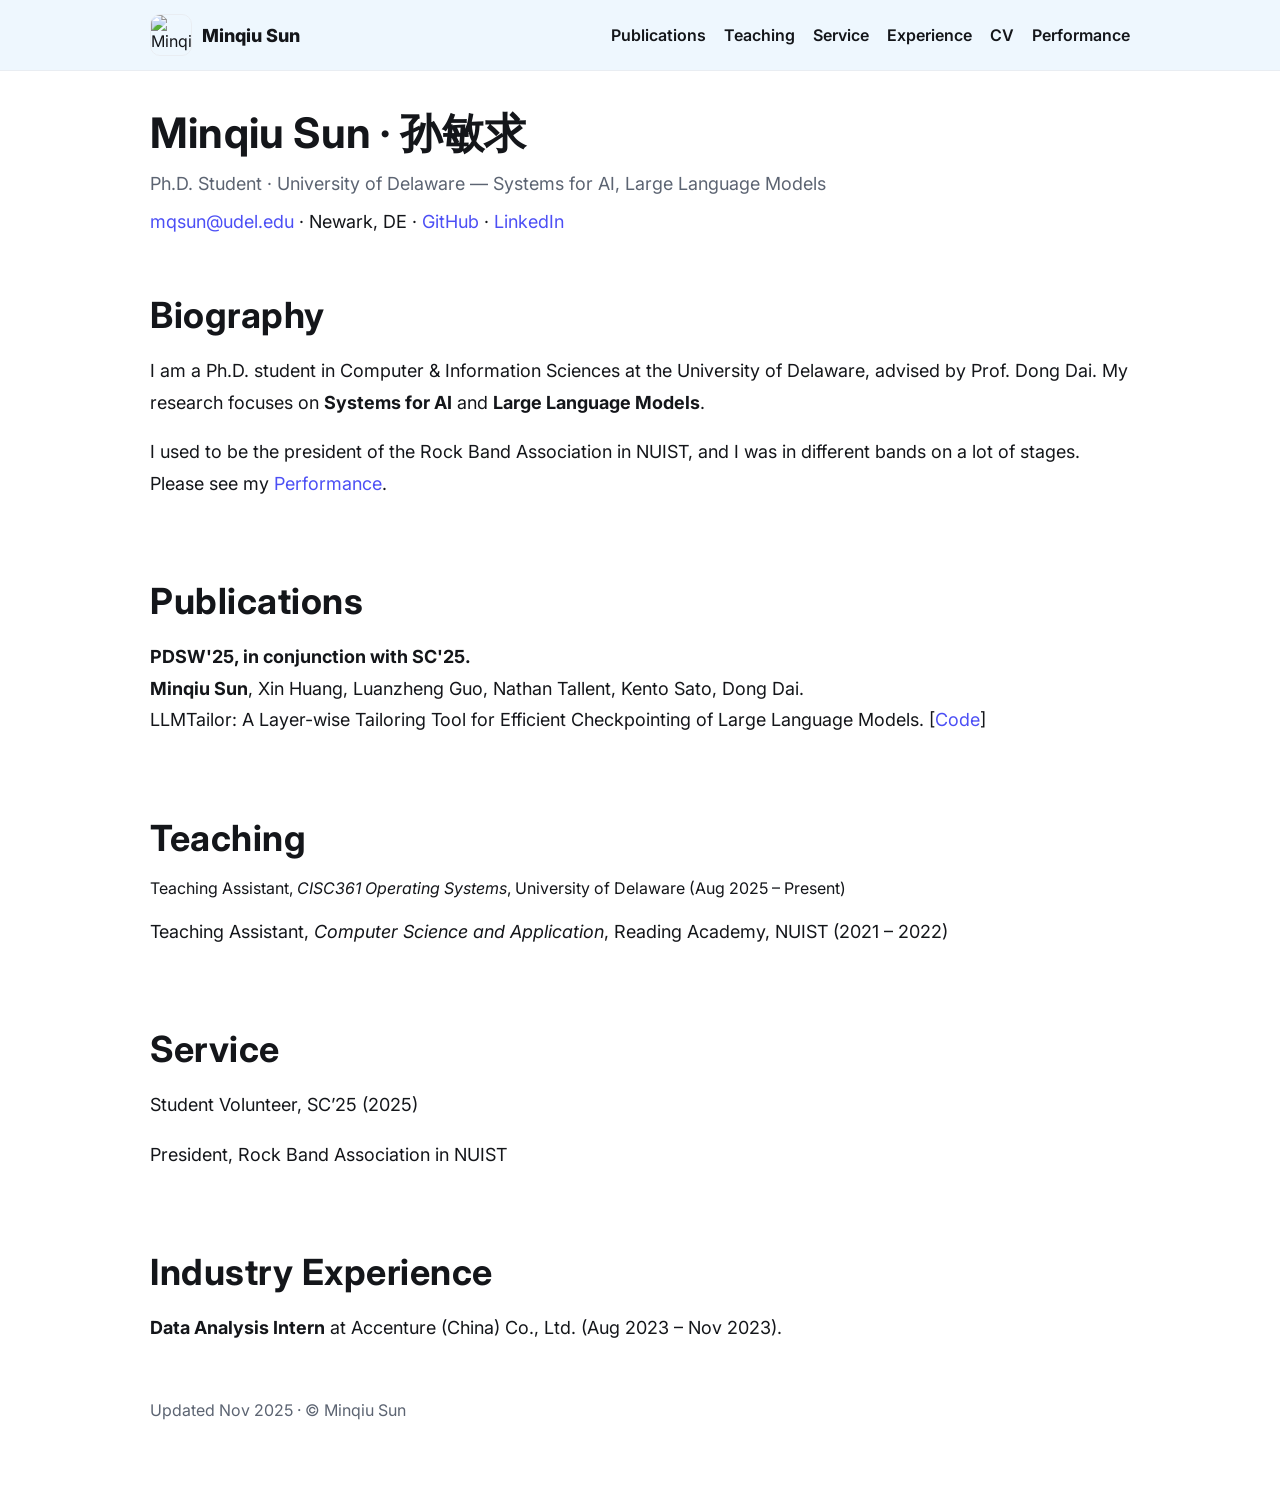
==== index.html @ 4ce78e05 "V2.5" ====
<!DOCTYPE html>
<html lang="en">
<head>
  <meta charset="utf-8" />
  <meta name="viewport" content="width=device-width, initial-scale=1" />
  <title>Minqiu Sun | Systems for AI</title>
  <meta name="description" content="Minqiu Sun — Ph.D. student at University of Delaware. Research: Systems for AI, LLM checkpointing, HPC." />
  <link rel="icon" type="image/png" href="https://github.com/SunMinqiu.png" />
  <meta property="og:title" content="Minqiu Sun" />
  <meta property="og:description" content="Ph.D. Student · University of Delaware — Systems for AI, Large Language Models" />
  <meta property="og:image" content="https://github.com/SunMinqiu.png" />
  <meta property="og:type" content="website" />
  <link rel="preconnect" href="https://fonts.gstatic.com" crossorigin>
  <link href="https://fonts.googleapis.com/css2?family=Inter:wght@300;400;600;800&display=swap" rel="stylesheet">
  <style>
    :root{ --text:#14161a; --muted:#5c6472; --accent:#4c4ff5; --bg:#ffffff; --line:#e9edf2; --bar-h:70px; --topbar-bg:rgba(227, 242, 253, 0.6); }
    @media (prefers-color-scheme: dark){ :root{ --text:#eef0f3; --muted:#a7adba; --accent:#8aa2ff; --bg:#0c0d11; --line:#1c1f28; --topbar-bg:rgba(30, 58, 95, 0.5); } }
    html,body{margin:0; padding:0; background:var(--bg); color:var(--text); font-family:Inter,system-ui,-apple-system,Segoe UI,Roboto,Ubuntu,"Helvetica Neue",Arial,sans-serif;}
    .container{max-width:980px; margin:0 auto; padding:calc(var(--bar-h) + 36px) 24px 80px;}
    h1{font-size:42px; letter-spacing:.2px; margin:0 0 6px;}
    .subtitle{color:var(--muted); font-size:18px; margin:0 0 6px;}
    .email{margin:2px 0 24px;}
    a{color:var(--accent); text-decoration:none}
    a:hover{text-decoration:underline}
    h2{font-size:36px; margin:56px 0 18px; letter-spacing:.5px;}
    section + section h2{margin-top:80px}
    p{line-height:1.75; font-size:18px; margin:0 0 18px;}
    ul{margin:0 0 18px 22px; font-size:18px;}
    li{margin:6px 0}
    /* simple top nav */
    .topbar{position:fixed;top:0;left:0;right:0;height:var(--bar-h);display:flex;align-items:center;border-bottom:1px solid var(--line);backdrop-filter:saturate(120%) blur(8px);background:var(--topbar-bg); z-index:9999}
    .navwrap{max-width:980px;margin:0 auto;width:100%;padding:0 16px;display:flex;align-items:center;justify-content:space-between;gap:16px}
    .brand{display:flex;align-items:center;gap:10px}
    .brand img{width:40px;height:40px;border-radius:10px;border:1px solid var(--line)}
    .brand span{font-weight:800;font-size:18px}
    .links{display:flex;gap:18px;flex-wrap:wrap}
    .links a{color:var(--text);font-weight:600}
    @media (max-width:800px){ h1{font-size:34px} h2{font-size:28px} .links{gap:12px;font-size:14px;overflow-x:auto;scrollbar-width:none} .links::-webkit-scrollbar{display:none} :root{--bar-h:64px} }
    section{scroll-margin-top:calc(var(--bar-h) + 12px); margin-bottom:48px}
    section:last-of-type{margin-bottom:0}
  </style>
</head>
<body>
  <div class="topbar">
    <div class="navwrap">
      <div class="brand">
        <img src="https://github.com/SunMinqiu.png" alt="Minqiu Sun"/>
        <span>Minqiu Sun</span>
      </div>
      <nav class="links">
        <a href="#publications">Publications</a>
        <!-- <a href="#awards">Awards</a> -->
        <a href="#teaching">Teaching</a>
        <a href="#service">Service</a>
        <a href="#experience">Experience</a>
        <a href="/cv/MinqiuSun_CV.pdf" target="_blank" rel="noopener">CV</a>
              <a href="/performance.html">Performance</a>
      </nav>
    </div>
  </div>
  <main class="container">
    <header>
      <h1>Minqiu Sun · 孙敏求</h1>
      <p class="subtitle">Ph.D. Student · University of Delaware — Systems for AI, Large Language Models</p>
      <p class="email"><a href="mailto:mqsun@udel.edu">mqsun@udel.edu</a> · Newark, DE · <a href="https://github.com/SunMinqiu" target="_blank" rel="noopener">GitHub</a> · <a href="https://www.linkedin.com/in/minqiu-sun-056304318" target="_blank" rel="noopener">LinkedIn</a></p>
    </header>

    <section id="about">
      <h2>Biography</h2>
      <p>
        I am a Ph.D. student in Computer & Information Sciences at the University of Delaware, advised by Prof. Dong Dai. My research focuses on <b>Systems for AI</b> and <b>Large Language Models</b>.
      </p>
      <p>
        I used to be the president of the Rock Band Association in NUIST, and I was in different bands on a lot of stages. Please see my <a href="/performance.html">Performance</a>.
      </p>
    </section>


    <section id="publications">
      <h2>Publications</h2>
      <p><b>PDSW'25, in conjunction with SC'25.</b> <br/>
      <b>Minqiu Sun</b>, Xin Huang, Luanzheng Guo, Nathan Tallent, Kento Sato, Dong Dai. <br/>
      LLMTailor: A Layer-wise Tailoring Tool for Efficient Checkpointing of Large Language Models. [<a href="https://github.com/SunMinqiu/LLMTailor" target="_blank" rel="noopener">Code</a>]</p>

    </section>

    <!-- <section id="awards">
      <h2>Awards</h2>
      <ul>
        <li><b>TCPP/TCHPC HPCSC 25–26 Travel Award</b> (2025–2026)</li>
        <li><b>Meritorious Winner, Mathematical Contest in Modeling (MCM)</b> (2023) — Team leader; LSTM to forecast daily Wordle player counts; XGBoost to evaluate difficulty.</li>
        <li><b>First Prize Scholarship</b>, NUIST (2021–2024); <b>Merit Student</b>, NUIST (2020–2024)</li>
      </ul>
    </section> -->

    <section id="teaching">
      <h2>Teaching</h2>
      <p></p>Teaching Assistant, <i>CISC361 Operating Systems</i>, University of Delaware (Aug 2025 – Present)</p>
      <p>Teaching Assistant, <i>Computer Science and Application</i>, Reading Academy, NUIST (2021 – 2022)</p>
    </section>

    <section id="service">
      <h2>Service</h2>
      <p>Student Volunteer, SC’25 (2025)</p>
      <p>President, Rock Band Association in NUIST </p>
    </section>

    <section id="experience">
      <h2>Industry Experience</h2>
      <p><b>Data Analysis Intern</b> at Accenture (China) Co., Ltd. (Aug 2023 – Nov 2023).</p>
    </section>

    <footer style="margin-top:56px;color:var(--muted)">Updated Nov 2025 · © Minqiu Sun</footer>
  </main>
</body>
</html>
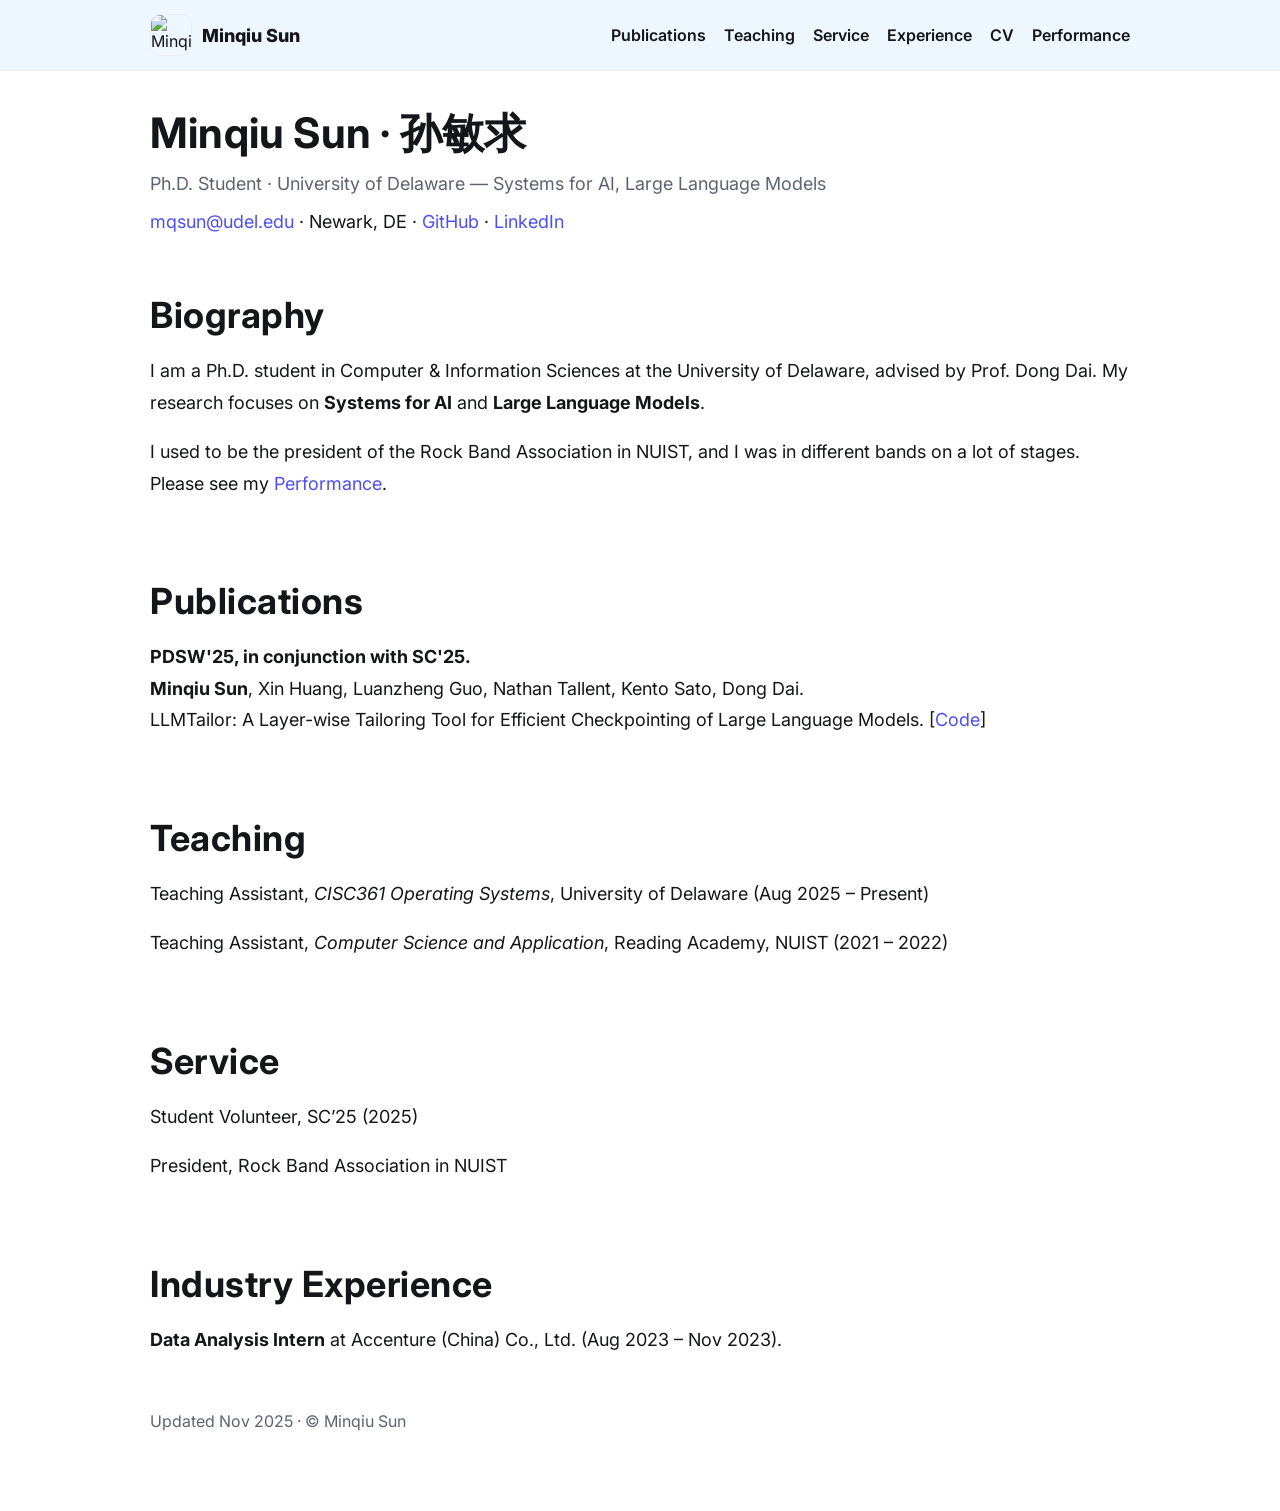
==== commit e4cfece5: "V2.5" ====
--- a/index.html
+++ b/index.html
@@ -95,7 +95,7 @@
 
     <section id="teaching">
       <h2>Teaching</h2>
-      <p></p>Teaching Assistant, <i>CISC361 Operating Systems</i>, University of Delaware (Aug 2025 – Present)</p>
+      <p>Teaching Assistant, <i>CISC361 Operating Systems</i>, University of Delaware (Aug 2025 – Present)</p>
       <p>Teaching Assistant, <i>Computer Science and Application</i>, Reading Academy, NUIST (2021 – 2022)</p>
     </section>
 
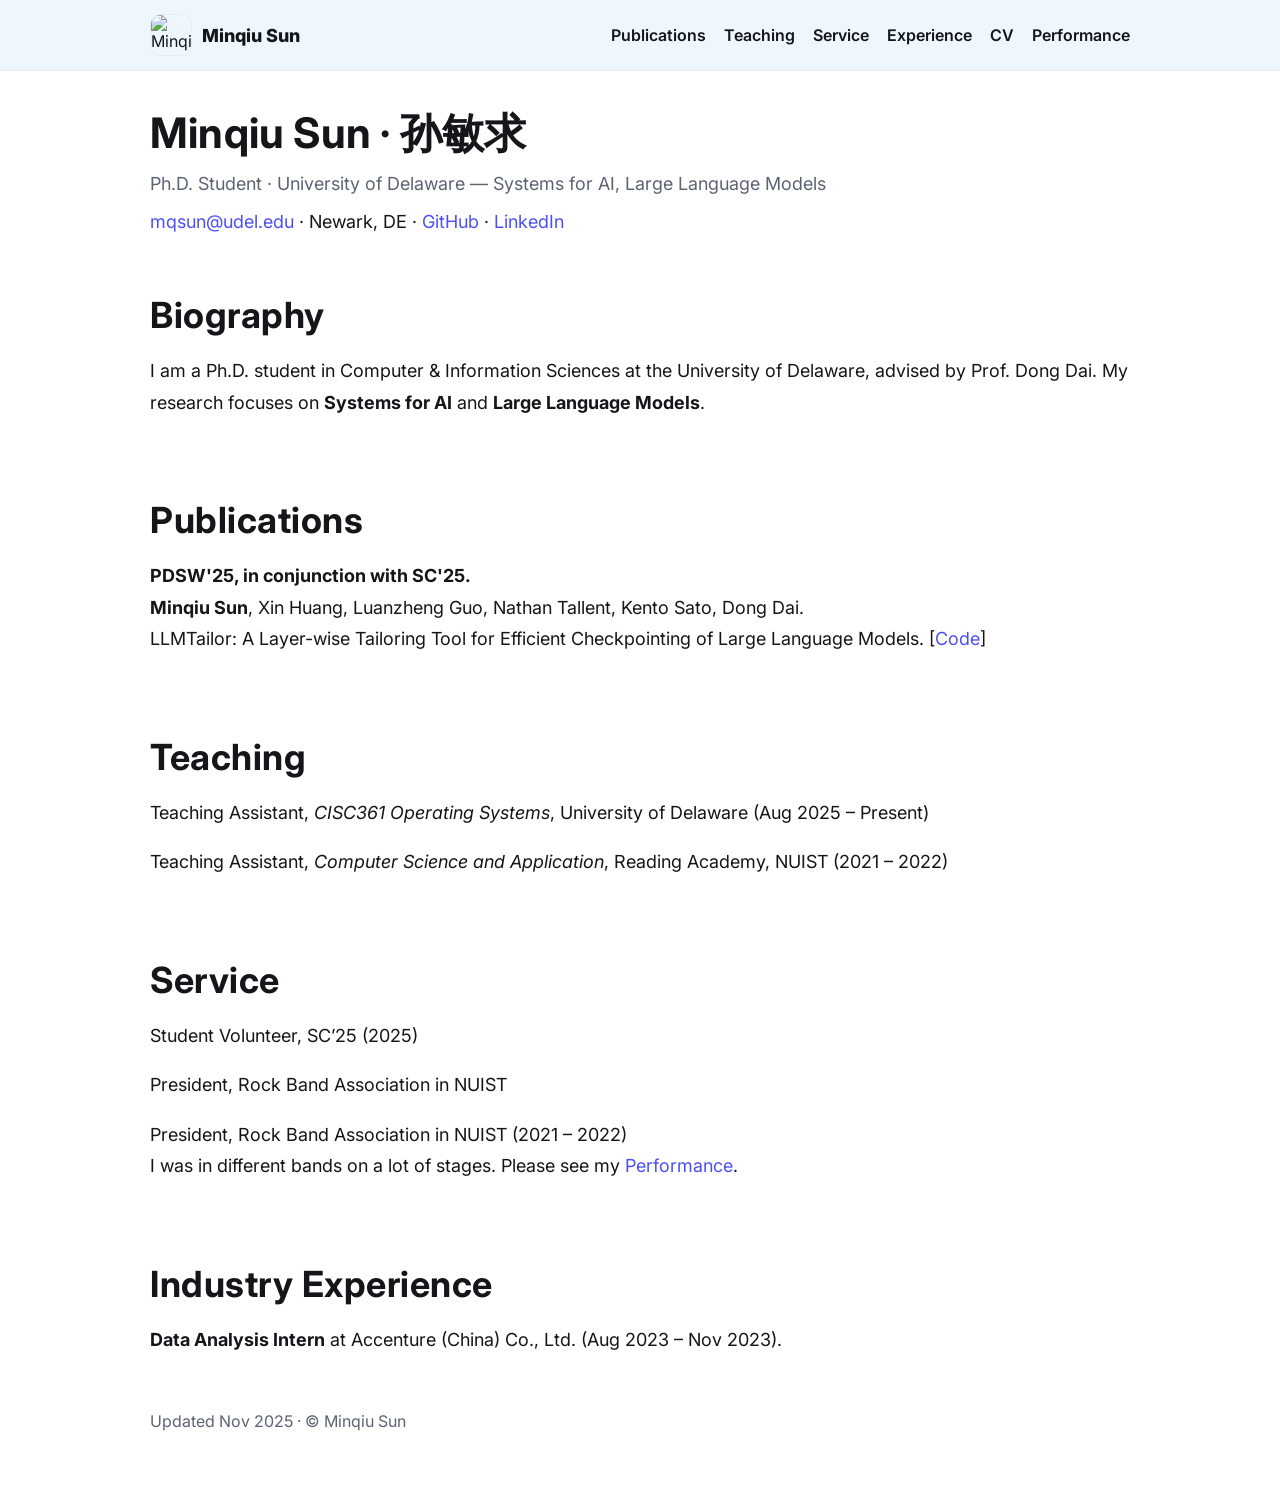
==== commit 4f68f778: "V2.6" ====
--- a/index.html
+++ b/index.html
@@ -53,7 +53,7 @@
         <a href="#teaching">Teaching</a>
         <a href="#service">Service</a>
         <a href="#experience">Experience</a>
-        <a href="/cv/MinqiuSun_CV.pdf" target="_blank" rel="noopener">CV</a>
+        <a href="/assets/MinqiuSun_CV.pdf" target="_blank" rel="noopener">CV</a>
               <a href="/performance.html">Performance</a>
       </nav>
     </div>
@@ -69,9 +69,6 @@
       <h2>Biography</h2>
       <p>
         I am a Ph.D. student in Computer & Information Sciences at the University of Delaware, advised by Prof. Dong Dai. My research focuses on <b>Systems for AI</b> and <b>Large Language Models</b>.
-      </p>
-      <p>
-        I used to be the president of the Rock Band Association in NUIST, and I was in different bands on a lot of stages. Please see my <a href="/performance.html">Performance</a>.
       </p>
     </section>
 
@@ -103,6 +100,10 @@
       <h2>Service</h2>
       <p>Student Volunteer, SC’25 (2025)</p>
       <p>President, Rock Band Association in NUIST </p>
+      <p>
+        President, Rock Band Association in NUIST (2021 – 2022) <br/>
+        I was in different bands on a lot of stages. Please see my <a href="/performance.html">Performance</a>.
+      </p>
     </section>
 
     <section id="experience">
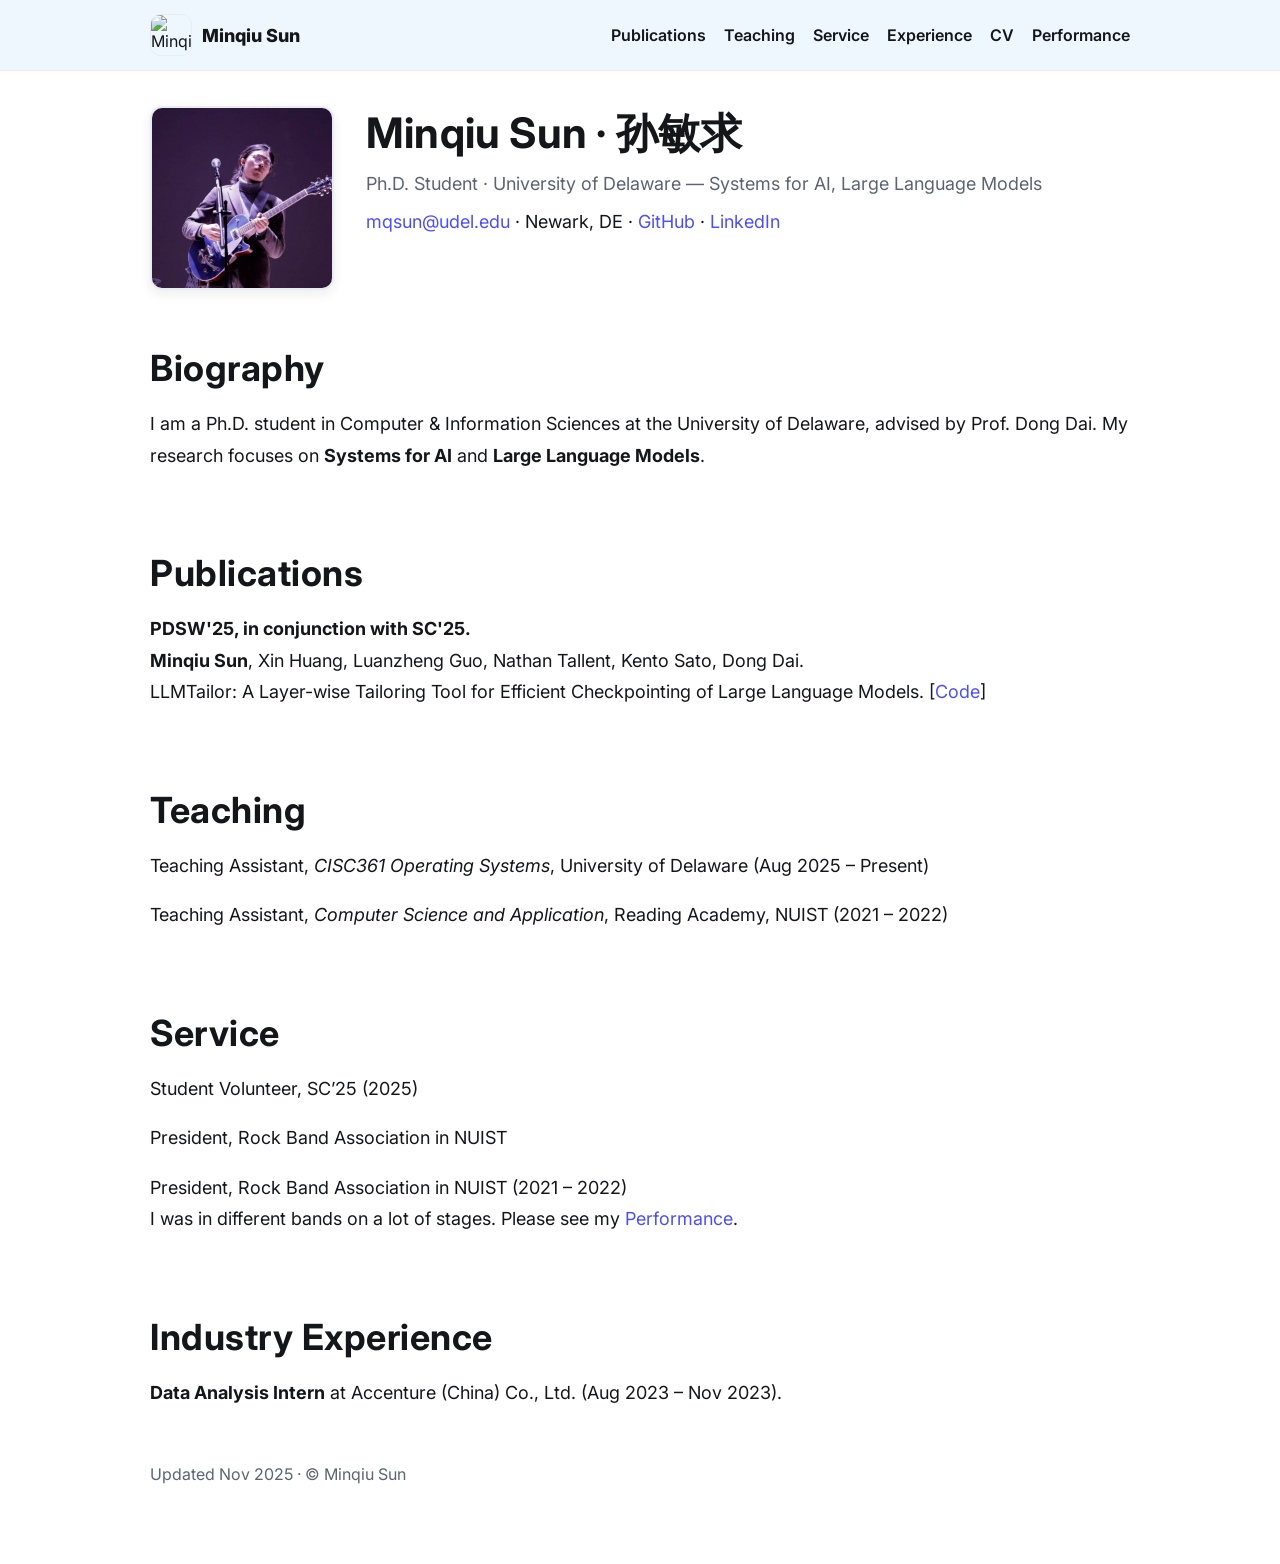
==== commit dc4c8c20: "V2.7" ====
--- a/index.html
+++ b/index.html
@@ -17,11 +17,15 @@
     @media (prefers-color-scheme: dark){ :root{ --text:#eef0f3; --muted:#a7adba; --accent:#8aa2ff; --bg:#0c0d11; --line:#1c1f28; --topbar-bg:rgba(30, 58, 95, 0.5); } }
     html,body{margin:0; padding:0; background:var(--bg); color:var(--text); font-family:Inter,system-ui,-apple-system,Segoe UI,Roboto,Ubuntu,"Helvetica Neue",Arial,sans-serif;}
     .container{max-width:980px; margin:0 auto; padding:calc(var(--bar-h) + 36px) 24px 80px;}
+    header{display:flex; gap:32px; align-items:flex-start; margin-bottom:24px}
+    .header-photo{flex-shrink:0; width:180px; height:180px; border-radius:12px; object-fit:cover; border:2px solid var(--line); box-shadow:0 4px 12px color-mix(in srgb, var(--text) 8%, transparent)}
+    .header-content{flex:1}
     h1{font-size:42px; letter-spacing:.2px; margin:0 0 6px;}
     .subtitle{color:var(--muted); font-size:18px; margin:0 0 6px;}
     .email{margin:2px 0 24px;}
     a{color:var(--accent); text-decoration:none}
     a:hover{text-decoration:underline}
+    @media (max-width:600px){ header{flex-direction:column; gap:20px} .header-photo{width:120px; height:120px; align-self:center} }
     h2{font-size:36px; margin:56px 0 18px; letter-spacing:.5px;}
     section + section h2{margin-top:80px}
     p{line-height:1.75; font-size:18px; margin:0 0 18px;}
@@ -60,9 +64,12 @@
   </div>
   <main class="container">
     <header>
-      <h1>Minqiu Sun · 孙敏求</h1>
-      <p class="subtitle">Ph.D. Student · University of Delaware — Systems for AI, Large Language Models</p>
-      <p class="email"><a href="mailto:mqsun@udel.edu">mqsun@udel.edu</a> · Newark, DE · <a href="https://github.com/SunMinqiu" target="_blank" rel="noopener">GitHub</a> · <a href="https://www.linkedin.com/in/minqiu-sun-056304318" target="_blank" rel="noopener">LinkedIn</a></p>
+      <img src="/assets/20231120.jpg" alt="Minqiu Sun" class="header-photo">
+      <div class="header-content">
+        <h1>Minqiu Sun · 孙敏求</h1>
+        <p class="subtitle">Ph.D. Student · University of Delaware — Systems for AI, Large Language Models</p>
+        <p class="email"><a href="mailto:mqsun@udel.edu">mqsun@udel.edu</a> · Newark, DE · <a href="https://github.com/SunMinqiu" target="_blank" rel="noopener">GitHub</a> · <a href="https://www.linkedin.com/in/minqiu-sun-056304318" target="_blank" rel="noopener">LinkedIn</a></p>
+      </div>
     </header>
 
     <section id="about">
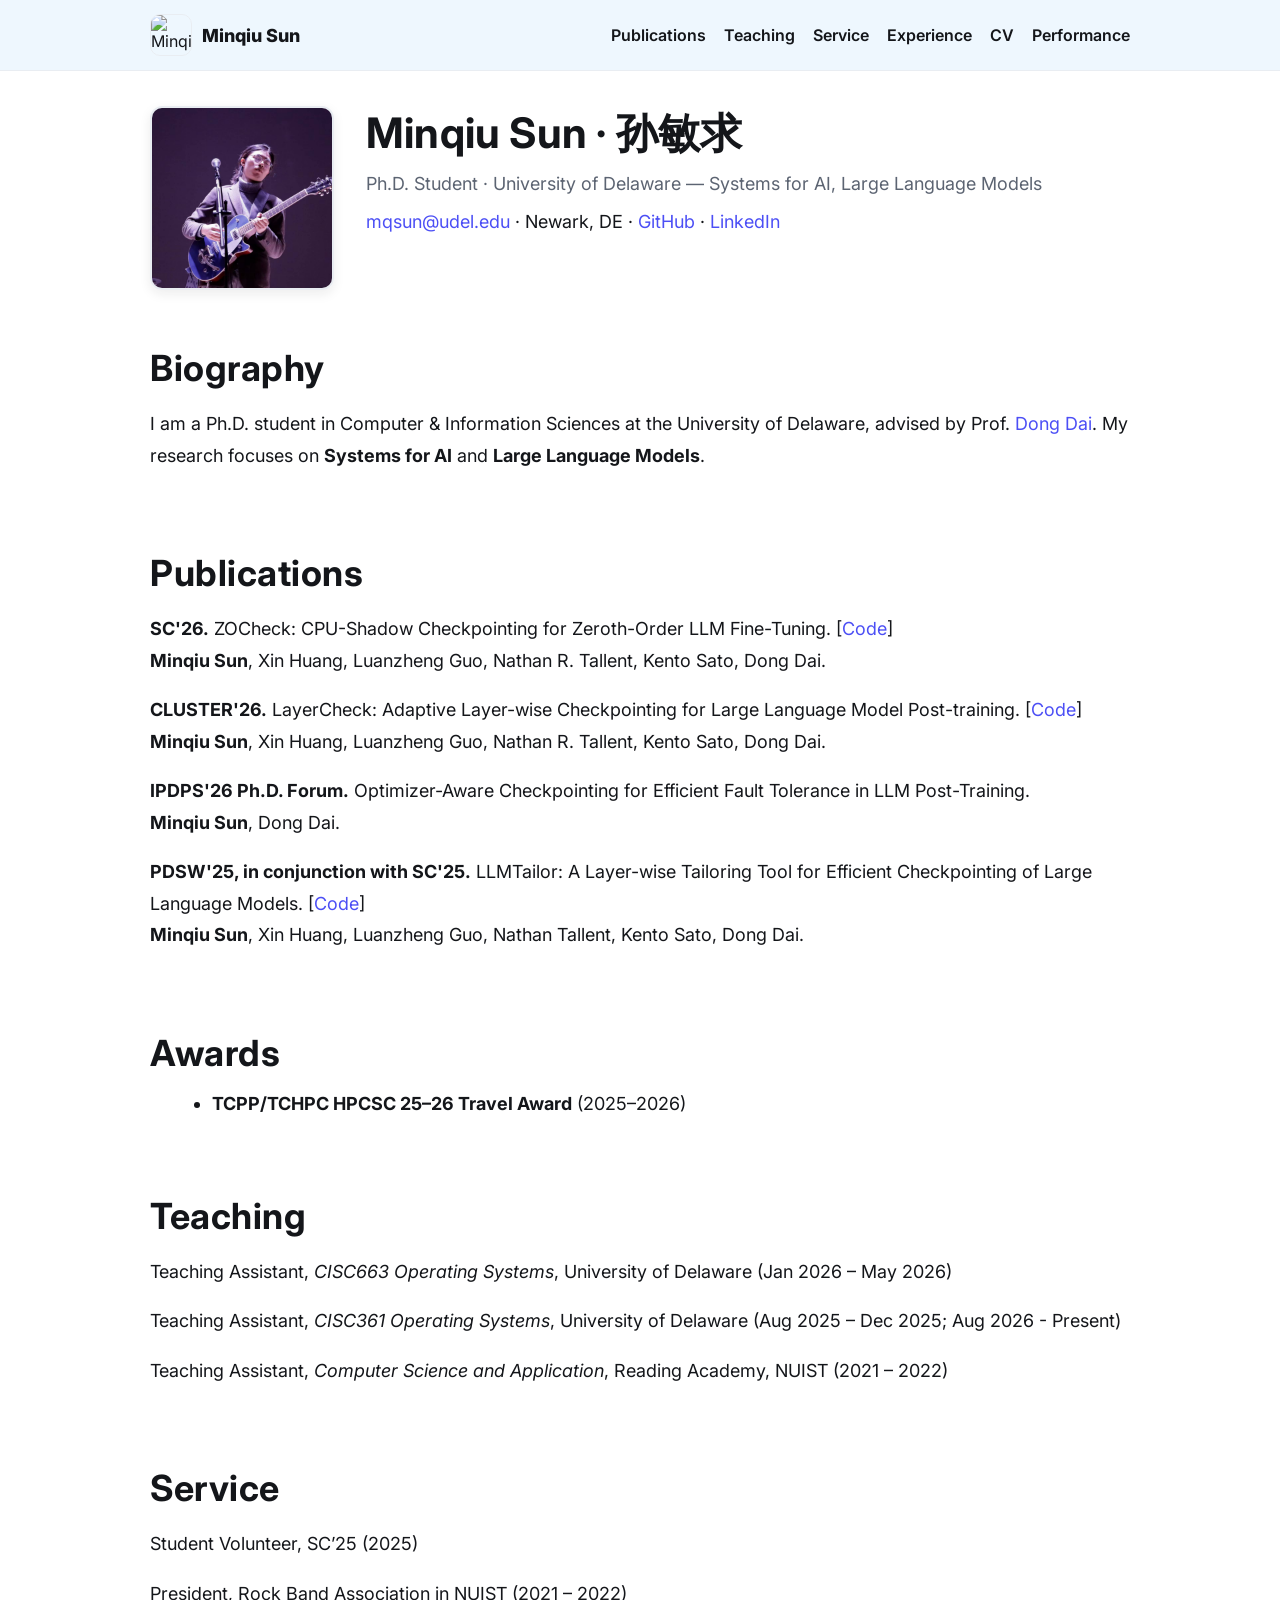
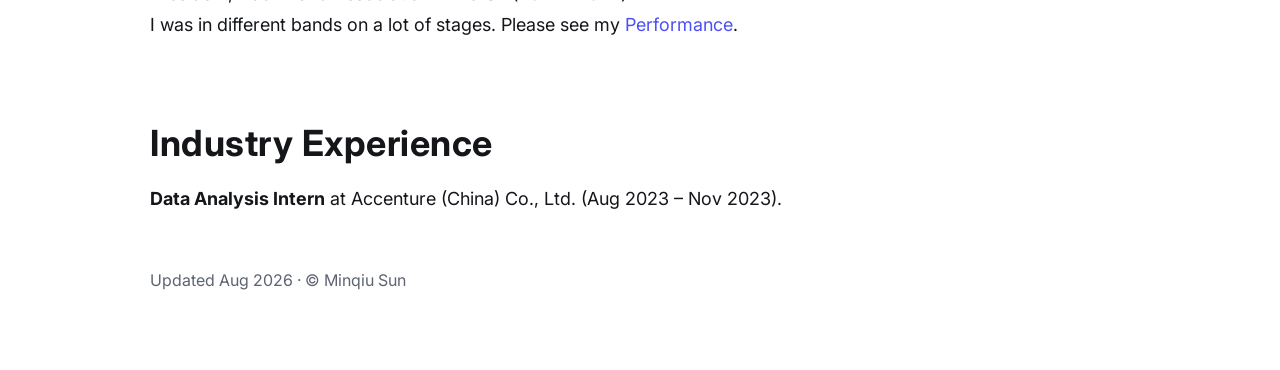
==== commit 6909376c: "Aug 2026" ====
--- a/index.html
+++ b/index.html
@@ -3,7 +3,7 @@
 <head>
   <meta charset="utf-8" />
   <meta name="viewport" content="width=device-width, initial-scale=1" />
-  <title>Minqiu Sun | Systems for AI</title>
+  <title>Minqiu Sun's Homepage</title>
   <meta name="description" content="Minqiu Sun — Ph.D. student at University of Delaware. Research: Systems for AI, LLM checkpointing, HPC." />
   <link rel="icon" type="image/png" href="https://github.com/SunMinqiu.png" />
   <meta property="og:title" content="Minqiu Sun" />
@@ -75,38 +75,46 @@
     <section id="about">
       <h2>Biography</h2>
       <p>
-        I am a Ph.D. student in Computer & Information Sciences at the University of Delaware, advised by Prof. Dong Dai. My research focuses on <b>Systems for AI</b> and <b>Large Language Models</b>.
+        I am a Ph.D. student in Computer & Information Sciences at the University of Delaware, advised by Prof. <a href="https://daidong.github.io/" target="_blank" rel="noopener">Dong Dai</a>. My research focuses on <b>Systems for AI</b> and <b>Large Language Models</b>.
       </p>
     </section>
 
 
     <section id="publications">
       <h2>Publications</h2>
-      <p><b>PDSW'25, in conjunction with SC'25.</b> <br/>
-      <b>Minqiu Sun</b>, Xin Huang, Luanzheng Guo, Nathan Tallent, Kento Sato, Dong Dai. <br/>
-      LLMTailor: A Layer-wise Tailoring Tool for Efficient Checkpointing of Large Language Models. [<a href="https://github.com/SunMinqiu/LLMTailor" target="_blank" rel="noopener">Code</a>]</p>
+      <p><b>SC'26.</b> ZOCheck: CPU-Shadow Checkpointing for Zeroth-Order LLM Fine-Tuning. [<a href="https://github.com/DIR-LAB/ZOCheck" target="_blank" rel="noopener">Code</a>] <br/>
+      <b>Minqiu Sun</b>, Xin Huang, Luanzheng Guo, Nathan R. Tallent, Kento Sato, Dong Dai.</p>
+
+      <p><b>CLUSTER'26.</b> LayerCheck: Adaptive Layer-wise Checkpointing for Large Language Model Post-training. [<a href="https://github.com/DIR-LAB/LayerCheck" target="_blank" rel="noopener">Code</a>] <br/>
+      <b>Minqiu Sun</b>, Xin Huang, Luanzheng Guo, Nathan R. Tallent, Kento Sato, Dong Dai.</p>
+
+      <p><b>IPDPS'26 Ph.D. Forum.</b> Optimizer-Aware Checkpointing for Efficient Fault Tolerance in LLM Post-Training. <br/>
+      <b>Minqiu Sun</b>, Dong Dai.</p>
+
+      <p><b>PDSW'25, in conjunction with SC'25.</b> LLMTailor: A Layer-wise Tailoring Tool for Efficient Checkpointing of Large Language Models. [<a href="https://github.com/SunMinqiu/LLMTailor" target="_blank" rel="noopener">Code</a>] <br/>
+      <b>Minqiu Sun</b>, Xin Huang, Luanzheng Guo, Nathan Tallent, Kento Sato, Dong Dai.</p>
 
     </section>
 
-    <!-- <section id="awards">
+    <section id="awards">
       <h2>Awards</h2>
       <ul>
         <li><b>TCPP/TCHPC HPCSC 25–26 Travel Award</b> (2025–2026)</li>
-        <li><b>Meritorious Winner, Mathematical Contest in Modeling (MCM)</b> (2023) — Team leader; LSTM to forecast daily Wordle player counts; XGBoost to evaluate difficulty.</li>
-        <li><b>First Prize Scholarship</b>, NUIST (2021–2024); <b>Merit Student</b>, NUIST (2020–2024)</li>
+        <!-- <li><b>Meritorious Winner, Mathematical Contest in Modeling (MCM)</b> (2023) — Team leader; LSTM to forecast daily Wordle player counts; XGBoost to evaluate difficulty.</li>
+        <li><b>First Prize Scholarship</b>, NUIST (2021–2024); <b>Merit Student</b>, NUIST (2020–2024)</li> -->
       </ul>
-    </section> -->
+    </section>
 
     <section id="teaching">
       <h2>Teaching</h2>
-      <p>Teaching Assistant, <i>CISC361 Operating Systems</i>, University of Delaware (Aug 2025 – Present)</p>
+      <p>Teaching Assistant, <i>CISC663 Operating Systems</i>, University of Delaware (Jan 2026 – May 2026)</p>
+      <p>Teaching Assistant, <i>CISC361 Operating Systems</i>, University of Delaware (Aug 2025 – Dec 2025; Aug 2026 - Present)</p>
       <p>Teaching Assistant, <i>Computer Science and Application</i>, Reading Academy, NUIST (2021 – 2022)</p>
     </section>
 
     <section id="service">
       <h2>Service</h2>
       <p>Student Volunteer, SC’25 (2025)</p>
-      <p>President, Rock Band Association in NUIST </p>
       <p>
         President, Rock Band Association in NUIST (2021 – 2022) <br/>
         I was in different bands on a lot of stages. Please see my <a href="/performance.html">Performance</a>.
@@ -118,7 +126,7 @@
       <p><b>Data Analysis Intern</b> at Accenture (China) Co., Ltd. (Aug 2023 – Nov 2023).</p>
     </section>
 
-    <footer style="margin-top:56px;color:var(--muted)">Updated Nov 2025 · © Minqiu Sun</footer>
+    <footer style="margin-top:56px;color:var(--muted)">Updated Aug 2026 · © Minqiu Sun</footer>
   </main>
 </body>
-</html>+</html>
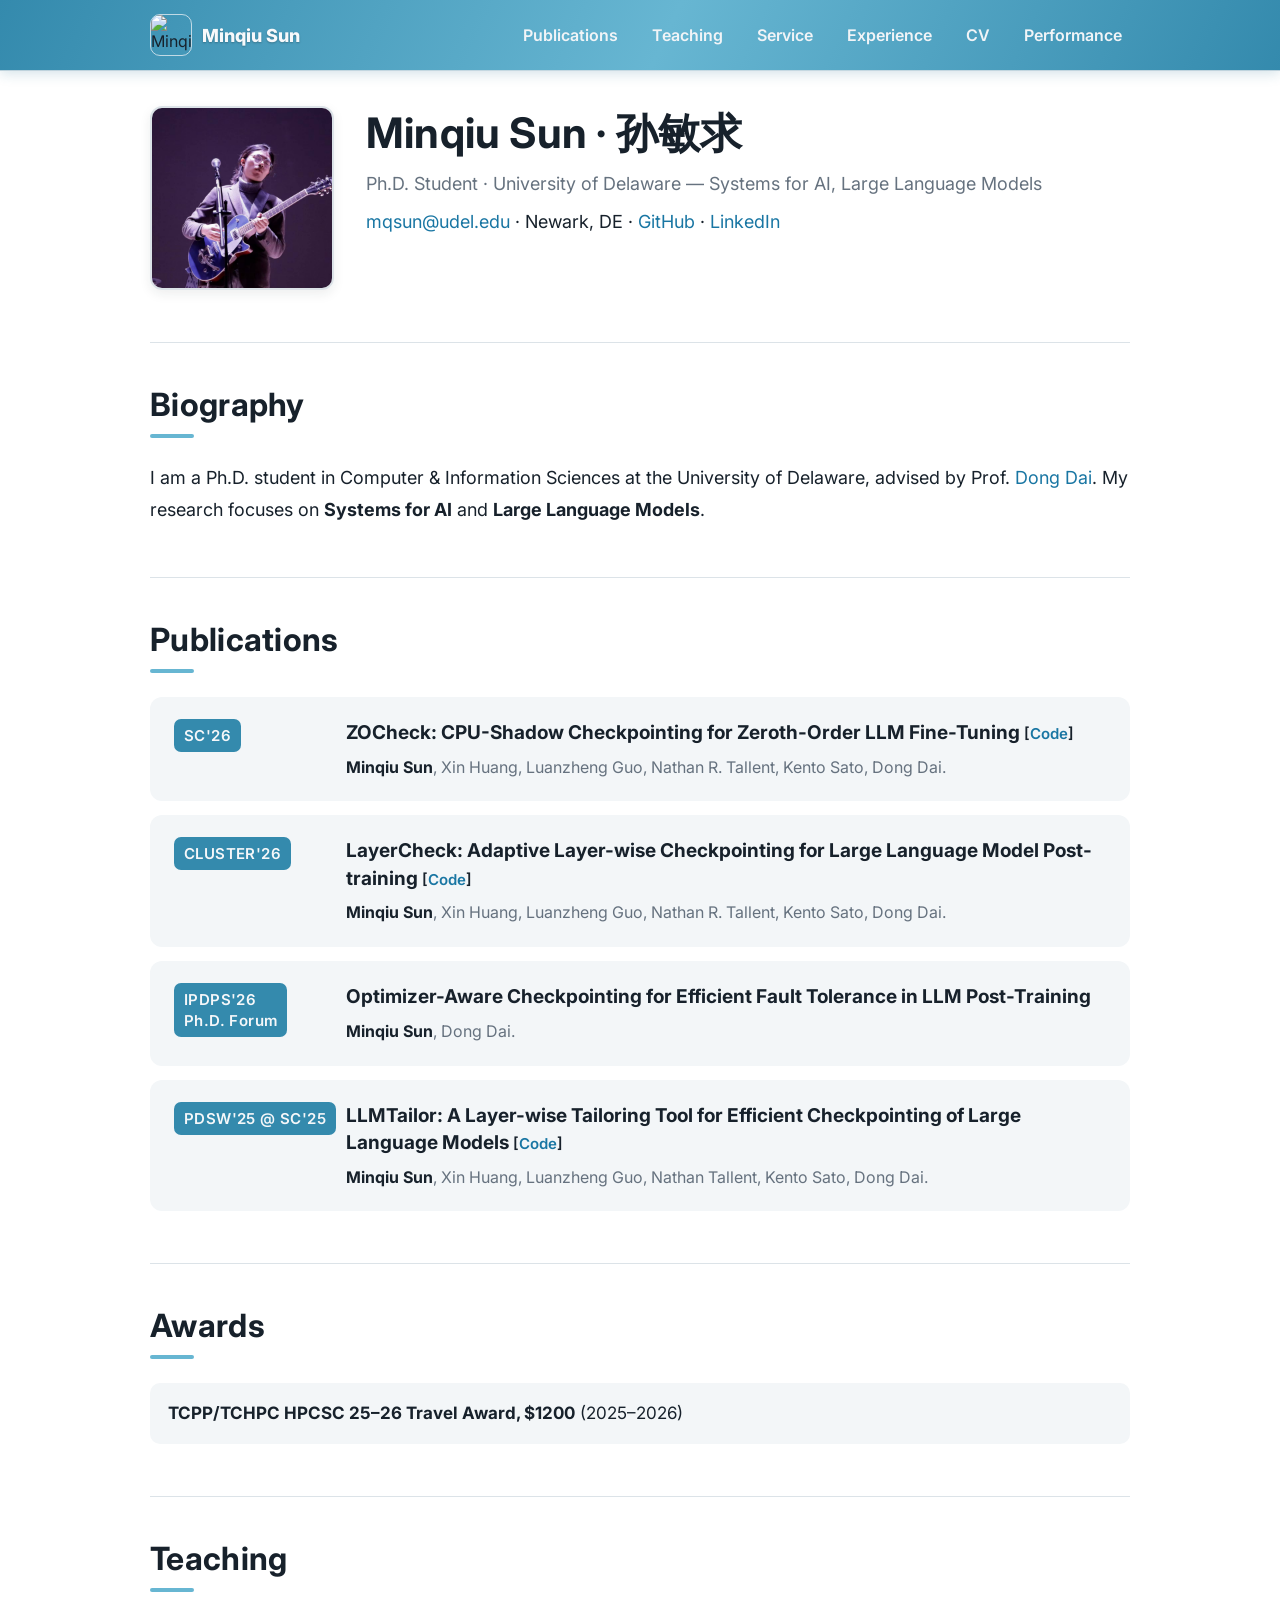
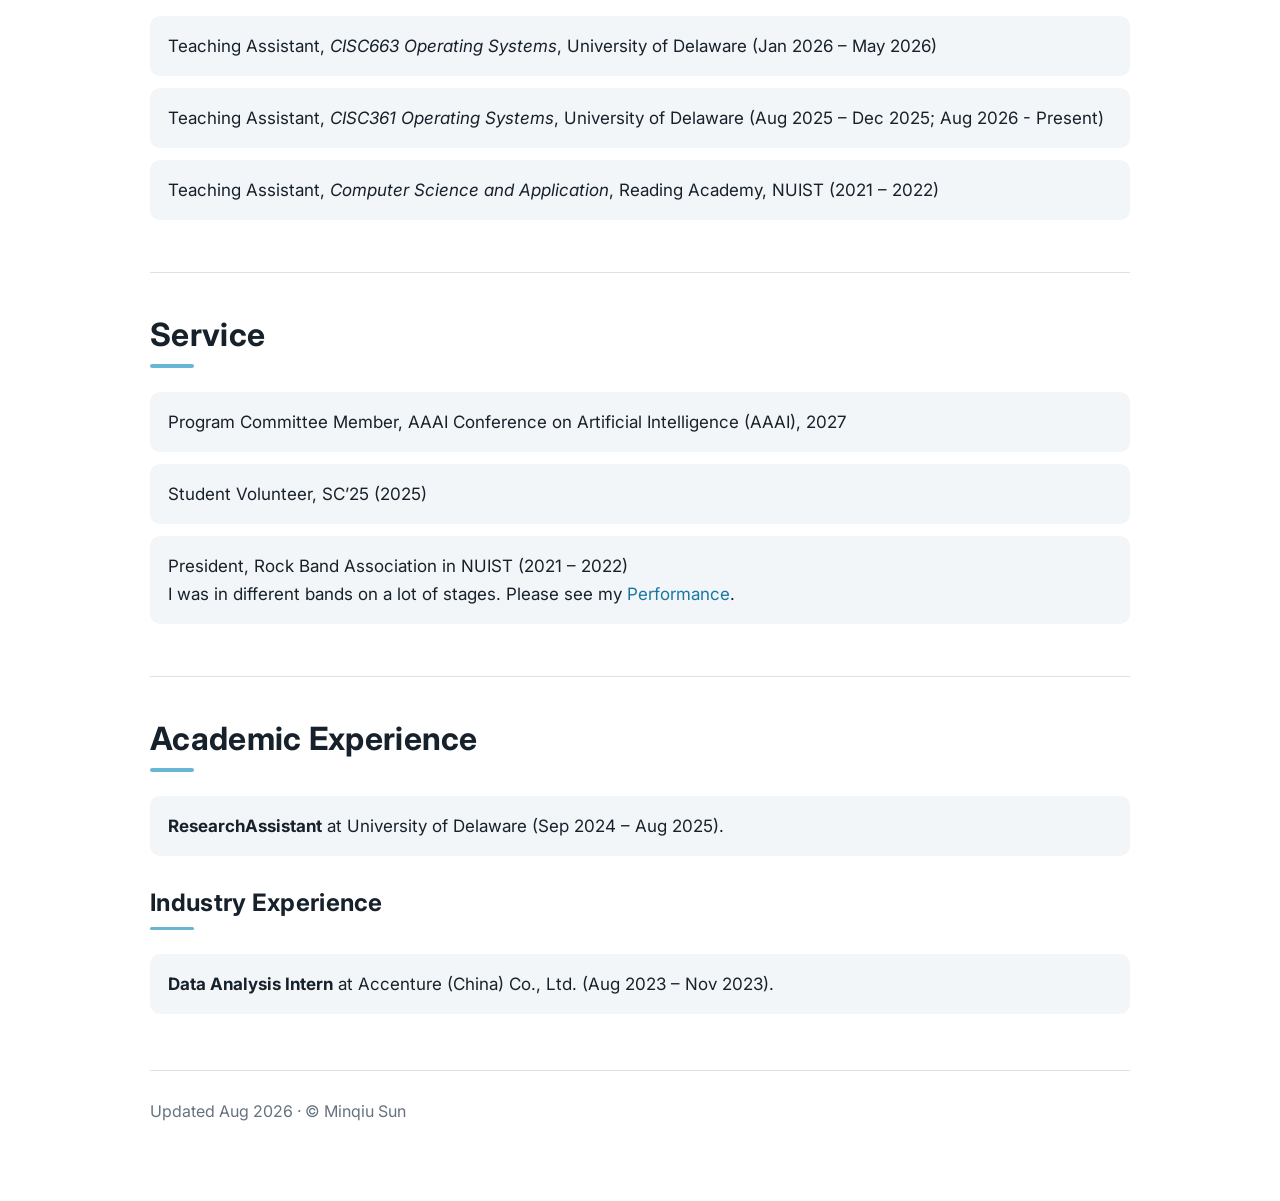
==== commit 791b00e6: "Aug 2026" ====
--- a/index.html
+++ b/index.html
@@ -13,8 +13,7 @@
   <link rel="preconnect" href="https://fonts.gstatic.com" crossorigin>
   <link href="https://fonts.googleapis.com/css2?family=Inter:wght@300;400;600;800&display=swap" rel="stylesheet">
   <style>
-    :root{ --text:#14161a; --muted:#5c6472; --accent:#4c4ff5; --bg:#ffffff; --line:#e9edf2; --bar-h:70px; --topbar-bg:rgba(227, 242, 253, 0.6); }
-    @media (prefers-color-scheme: dark){ :root{ --text:#eef0f3; --muted:#a7adba; --accent:#8aa2ff; --bg:#0c0d11; --line:#1c1f28; --topbar-bg:rgba(30, 58, 95, 0.5); } }
+    :root{--text:#17212b;--muted:#66727f;--accent:#1976a3;--ocean:#348aad;--ocean-light:#67b6d2;--silver:#dce2e7;--bg:#ffffff;--surface:#f3f6f8;--line:#dce3e8;--bar-h:70px}
     html,body{margin:0; padding:0; background:var(--bg); color:var(--text); font-family:Inter,system-ui,-apple-system,Segoe UI,Roboto,Ubuntu,"Helvetica Neue",Arial,sans-serif;}
     .container{max-width:980px; margin:0 auto; padding:calc(var(--bar-h) + 36px) 24px 80px;}
     header{display:flex; gap:32px; align-items:flex-start; margin-bottom:24px}
@@ -25,23 +24,33 @@
     .email{margin:2px 0 24px;}
     a{color:var(--accent); text-decoration:none}
     a:hover{text-decoration:underline}
-    @media (max-width:600px){ header{flex-direction:column; gap:20px} .header-photo{width:120px; height:120px; align-self:center} }
-    h2{font-size:36px; margin:56px 0 18px; letter-spacing:.5px;}
-    section + section h2{margin-top:80px}
+    h2{font-size:32px; margin:0 0 24px; letter-spacing:.3px;}
+    h2::after{content:"";display:block;width:44px;height:4px;margin-top:10px;border-radius:99px;background:var(--ocean-light)}
     p{line-height:1.75; font-size:18px; margin:0 0 18px;}
-    ul{margin:0 0 18px 22px; font-size:18px;}
-    li{margin:6px 0}
-    /* simple top nav */
-    .topbar{position:fixed;top:0;left:0;right:0;height:var(--bar-h);display:flex;align-items:center;border-bottom:1px solid var(--line);backdrop-filter:saturate(120%) blur(8px);background:var(--topbar-bg); z-index:9999}
+    ul{font-size:18px}
+    .topbar{position:fixed;top:0;left:0;right:0;height:var(--bar-h);display:flex;align-items:center;border-bottom:1px solid rgba(220,226,231,.82);background:linear-gradient(115deg,var(--ocean) 0%,var(--ocean-light) 52%,var(--ocean) 100%);box-shadow:0 3px 12px rgba(30,103,137,.18);z-index:9999}
     .navwrap{max-width:980px;margin:0 auto;width:100%;padding:0 16px;display:flex;align-items:center;justify-content:space-between;gap:16px}
     .brand{display:flex;align-items:center;gap:10px}
-    .brand img{width:40px;height:40px;border-radius:10px;border:1px solid var(--line)}
-    .brand span{font-weight:800;font-size:18px}
+    .brand img{width:40px;height:40px;border-radius:10px;border:1px solid rgba(235,240,244,.75)}
+    .brand span{color:#f7f9fb;font-weight:800;font-size:18px;text-shadow:0 1px 2px rgba(0,0,0,.25)}
     .links{display:flex;gap:18px;flex-wrap:wrap}
-    .links a{color:var(--text);font-weight:600}
-    @media (max-width:800px){ h1{font-size:34px} h2{font-size:28px} .links{gap:12px;font-size:14px;overflow-x:auto;scrollbar-width:none} .links::-webkit-scrollbar{display:none} :root{--bar-h:64px} }
-    section{scroll-margin-top:calc(var(--bar-h) + 12px); margin-bottom:48px}
+    .links a{color:#f1f4f7;font-weight:600;padding:7px 8px;border-radius:7px}
+    .links a:hover{background:rgba(220,226,231,.16);text-decoration:none}
+    section{scroll-margin-top:calc(var(--bar-h) + 12px);margin-top:52px;padding-top:42px;border-top:1px solid var(--line)}
     section:last-of-type{margin-bottom:0}
+    .publication{display:grid;grid-template-columns:150px minmax(0,1fr);gap:22px;padding:22px 24px;margin-bottom:14px;border-radius:12px;background:var(--surface)}
+    .venue{align-self:start;width:max-content;max-width:100%;padding:6px 10px;border-radius:7px;background:var(--ocean);color:#f5f7f9;font-size:15px;font-weight:600;line-height:1.4;letter-spacing:.4px}
+    .publication h3{font-size:19px;line-height:1.45;margin:0 0 8px}
+    .publication .authors{color:var(--muted);font-size:16px;line-height:1.55;margin:0}
+    .publication .authors b{color:var(--text)}
+    .code-link{white-space:nowrap;font-size:15px;font-weight:600}
+    #awards ul{list-style:none;margin:0;padding:0}
+    #awards li,#teaching p,#service p,#experience p{margin:0 0 12px;padding:16px 18px;border-radius:10px;background:var(--surface);font-size:17px;line-height:1.65}
+    #experience h2:not(:first-child){margin-top:32px;font-size:24px}
+    #experience h2:not(:first-child)::after{height:3px}
+    footer{padding-top:30px;border-top:1px solid var(--line)}
+    @media (max-width:800px){:root{--bar-h:64px}h1{font-size:34px}h2{font-size:28px}.links{gap:4px;font-size:13px;overflow-x:auto;flex-wrap:nowrap;scrollbar-width:none}.links::-webkit-scrollbar{display:none}.links a{padding:7px 6px}.publication{grid-template-columns:1fr;gap:12px}}
+    @media (max-width:600px){.container{padding-left:18px;padding-right:18px}header{flex-direction:column;gap:20px}.header-photo{width:120px;height:120px;align-self:center}.brand span{display:none}.publication{padding:18px}section{margin-top:42px;padding-top:34px}}
   </style>
 </head>
 <body>
@@ -82,24 +91,44 @@
 
     <section id="publications">
       <h2>Publications</h2>
-      <p><b>SC'26.</b> ZOCheck: CPU-Shadow Checkpointing for Zeroth-Order LLM Fine-Tuning. [<a href="https://github.com/DIR-LAB/ZOCheck" target="_blank" rel="noopener">Code</a>] <br/>
-      <b>Minqiu Sun</b>, Xin Huang, Luanzheng Guo, Nathan R. Tallent, Kento Sato, Dong Dai.</p>
+      <article class="publication">
+        <div class="venue">SC'26</div>
+        <div>
+          <h3>ZOCheck: CPU-Shadow Checkpointing for Zeroth-Order LLM Fine-Tuning <span class="code-link">[<a href="https://github.com/DIR-LAB/ZOCheck" target="_blank" rel="noopener">Code</a>]</span></h3>
+          <p class="authors"><b>Minqiu Sun</b>, Xin Huang, Luanzheng Guo, Nathan R. Tallent, Kento Sato, Dong Dai.</p>
+        </div>
+      </article>
 
-      <p><b>CLUSTER'26.</b> LayerCheck: Adaptive Layer-wise Checkpointing for Large Language Model Post-training. [<a href="https://github.com/DIR-LAB/LayerCheck" target="_blank" rel="noopener">Code</a>] <br/>
-      <b>Minqiu Sun</b>, Xin Huang, Luanzheng Guo, Nathan R. Tallent, Kento Sato, Dong Dai.</p>
+      <article class="publication">
+        <div class="venue">CLUSTER'26</div>
+        <div>
+          <h3>LayerCheck: Adaptive Layer-wise Checkpointing for Large Language Model Post-training <span class="code-link">[<a href="https://github.com/DIR-LAB/LayerCheck" target="_blank" rel="noopener">Code</a>]</span></h3>
+          <p class="authors"><b>Minqiu Sun</b>, Xin Huang, Luanzheng Guo, Nathan R. Tallent, Kento Sato, Dong Dai.</p>
+        </div>
+      </article>
 
-      <p><b>IPDPS'26 Ph.D. Forum.</b> Optimizer-Aware Checkpointing for Efficient Fault Tolerance in LLM Post-Training. <br/>
-      <b>Minqiu Sun</b>, Dong Dai.</p>
+      <article class="publication">
+        <div class="venue">IPDPS'26<br/>Ph.D. Forum</div>
+        <div>
+          <h3>Optimizer-Aware Checkpointing for Efficient Fault Tolerance in LLM Post-Training</h3>
+          <p class="authors"><b>Minqiu Sun</b>, Dong Dai.</p>
+        </div>
+      </article>
 
-      <p><b>PDSW'25, in conjunction with SC'25.</b> LLMTailor: A Layer-wise Tailoring Tool for Efficient Checkpointing of Large Language Models. [<a href="https://github.com/SunMinqiu/LLMTailor" target="_blank" rel="noopener">Code</a>] <br/>
-      <b>Minqiu Sun</b>, Xin Huang, Luanzheng Guo, Nathan Tallent, Kento Sato, Dong Dai.</p>
+      <article class="publication">
+        <div class="venue">PDSW'25 @ SC'25</div>
+        <div>
+          <h3>LLMTailor: A Layer-wise Tailoring Tool for Efficient Checkpointing of Large Language Models <span class="code-link">[<a href="https://github.com/SunMinqiu/LLMTailor" target="_blank" rel="noopener">Code</a>]</span></h3>
+          <p class="authors"><b>Minqiu Sun</b>, Xin Huang, Luanzheng Guo, Nathan Tallent, Kento Sato, Dong Dai.</p>
+        </div>
+      </article>
 
     </section>
 
     <section id="awards">
       <h2>Awards</h2>
       <ul>
-        <li><b>TCPP/TCHPC HPCSC 25–26 Travel Award</b> (2025–2026)</li>
+        <li><b>TCPP/TCHPC HPCSC 25–26 Travel Award, $1200</b> (2025–2026)</li>
         <!-- <li><b>Meritorious Winner, Mathematical Contest in Modeling (MCM)</b> (2023) — Team leader; LSTM to forecast daily Wordle player counts; XGBoost to evaluate difficulty.</li>
         <li><b>First Prize Scholarship</b>, NUIST (2021–2024); <b>Merit Student</b>, NUIST (2020–2024)</li> -->
       </ul>
@@ -114,6 +143,7 @@
 
     <section id="service">
       <h2>Service</h2>
+      <p>Program Committee Member, AAAI Conference on Artificial Intelligence (AAAI), 2027</p>
       <p>Student Volunteer, SC’25 (2025)</p>
       <p>
         President, Rock Band Association in NUIST (2021 – 2022) <br/>
@@ -122,6 +152,8 @@
     </section>
 
     <section id="experience">
+      <h2>Academic Experience</h2>
+      <p><b>ResearchAssistant</b> at University of Delaware (Sep 2024 – Aug 2025).</p>
       <h2>Industry Experience</h2>
       <p><b>Data Analysis Intern</b> at Accenture (China) Co., Ltd. (Aug 2023 – Nov 2023).</p>
     </section>
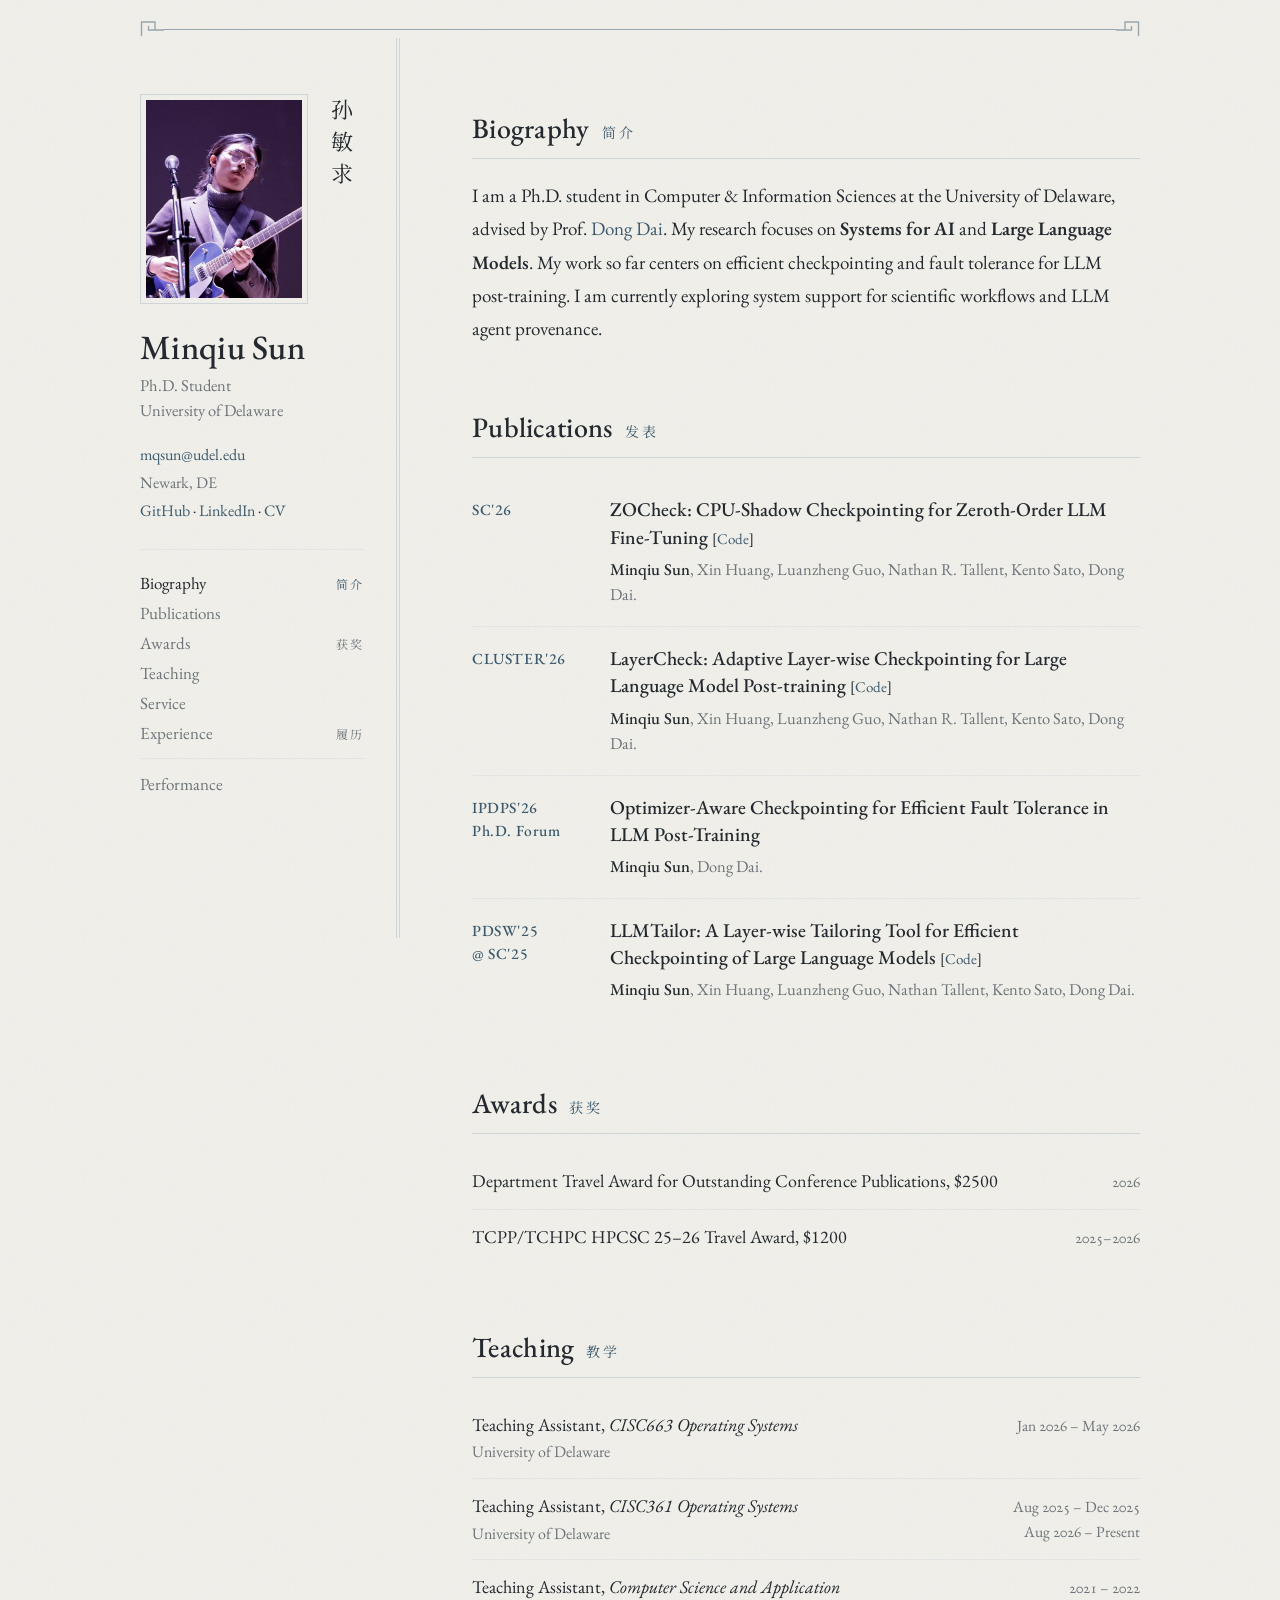
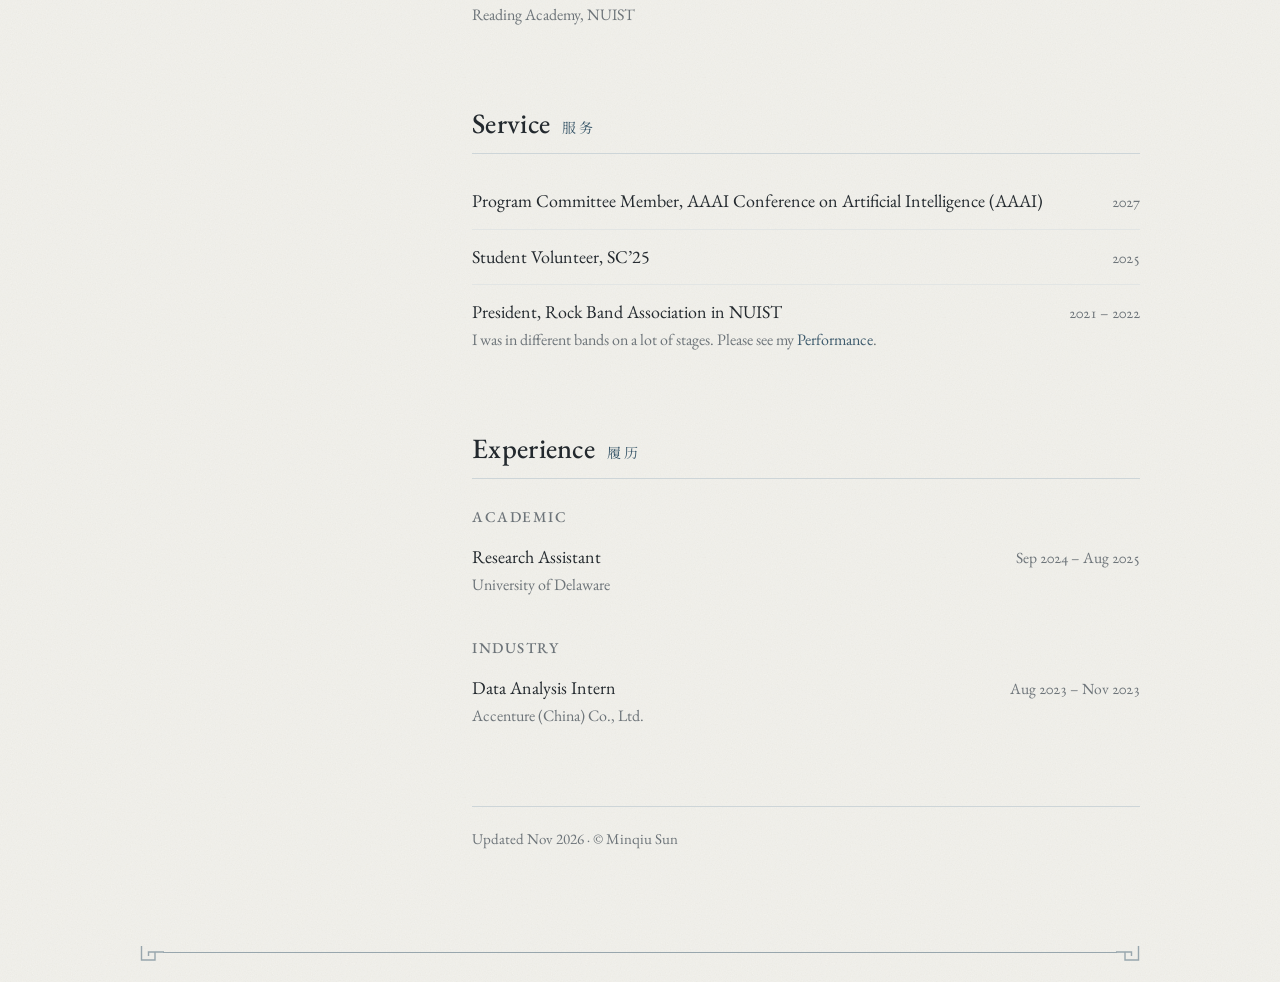
==== commit 889e3787: "Redesign site in Ming-minimalist style and add search metadata - Switch both pages to a shared style" ====
--- a/index.html
+++ b/index.html
@@ -10,155 +10,173 @@
   <meta property="og:description" content="Ph.D. Student · University of Delaware — Systems for AI, Large Language Models" />
   <meta property="og:image" content="https://github.com/SunMinqiu.png" />
   <meta property="og:type" content="website" />
+  <meta property="og:url" content="https://sunminqiu.github.io/" />
+  <link rel="canonical" href="https://sunminqiu.github.io/" />
+  <script type="application/ld+json">
+  {
+    "@context": "https://schema.org",
+    "@type": "Person",
+    "name": "Minqiu Sun",
+    "alternateName": "孙敏求",
+    "url": "https://sunminqiu.github.io/",
+    "image": "https://sunminqiu.github.io/assets/20231120.jpg",
+    "jobTitle": "Ph.D. Student",
+    "affiliation": {"@type": "CollegeOrUniversity", "name": "University of Delaware"},
+    "email": "mailto:mqsun@udel.edu",
+    "knowsAbout": ["Systems for AI", "Large Language Models", "LLM checkpointing", "Fault tolerance"],
+    "sameAs": ["https://github.com/SunMinqiu", "https://www.linkedin.com/in/minqiu-sun-056304318"]
+  }
+  </script>
+  <link rel="preconnect" href="https://fonts.googleapis.com">
   <link rel="preconnect" href="https://fonts.gstatic.com" crossorigin>
-  <link href="https://fonts.googleapis.com/css2?family=Inter:wght@300;400;600;800&display=swap" rel="stylesheet">
+  <link href="https://fonts.googleapis.com/css2?family=EB+Garamond:ital,wght@0,400;0,500;0,600;1,400&family=Noto+Serif+SC:wght@400;600&display=swap" rel="stylesheet">
+  <link rel="stylesheet" href="/assets/site.css">
   <style>
-    :root{--text:#17212b;--muted:#66727f;--accent:#1976a3;--ocean:#348aad;--ocean-light:#67b6d2;--silver:#dce2e7;--bg:#ffffff;--surface:#f3f6f8;--line:#dce3e8;--bar-h:70px}
-    html,body{margin:0; padding:0; background:var(--bg); color:var(--text); font-family:Inter,system-ui,-apple-system,Segoe UI,Roboto,Ubuntu,"Helvetica Neue",Arial,sans-serif;}
-    .container{max-width:980px; margin:0 auto; padding:calc(var(--bar-h) + 36px) 24px 80px;}
-    header{display:flex; gap:32px; align-items:flex-start; margin-bottom:24px}
-    .header-photo{flex-shrink:0; width:180px; height:180px; border-radius:12px; object-fit:cover; border:2px solid var(--line); box-shadow:0 4px 12px color-mix(in srgb, var(--text) 8%, transparent)}
-    .header-content{flex:1}
-    h1{font-size:42px; letter-spacing:.2px; margin:0 0 6px;}
-    .subtitle{color:var(--muted); font-size:18px; margin:0 0 6px;}
-    .email{margin:2px 0 24px;}
-    a{color:var(--accent); text-decoration:none}
-    a:hover{text-decoration:underline}
-    h2{font-size:32px; margin:0 0 24px; letter-spacing:.3px;}
-    h2::after{content:"";display:block;width:44px;height:4px;margin-top:10px;border-radius:99px;background:var(--ocean-light)}
-    p{line-height:1.75; font-size:18px; margin:0 0 18px;}
-    ul{font-size:18px}
-    .topbar{position:fixed;top:0;left:0;right:0;height:var(--bar-h);display:flex;align-items:center;border-bottom:1px solid rgba(220,226,231,.82);background:linear-gradient(115deg,var(--ocean) 0%,var(--ocean-light) 52%,var(--ocean) 100%);box-shadow:0 3px 12px rgba(30,103,137,.18);z-index:9999}
-    .navwrap{max-width:980px;margin:0 auto;width:100%;padding:0 16px;display:flex;align-items:center;justify-content:space-between;gap:16px}
-    .brand{display:flex;align-items:center;gap:10px}
-    .brand img{width:40px;height:40px;border-radius:10px;border:1px solid rgba(235,240,244,.75)}
-    .brand span{color:#f7f9fb;font-weight:800;font-size:18px;text-shadow:0 1px 2px rgba(0,0,0,.25)}
-    .links{display:flex;gap:18px;flex-wrap:wrap}
-    .links a{color:#f1f4f7;font-weight:600;padding:7px 8px;border-radius:7px}
-    .links a:hover{background:rgba(220,226,231,.16);text-decoration:none}
-    section{scroll-margin-top:calc(var(--bar-h) + 12px);margin-top:52px;padding-top:42px;border-top:1px solid var(--line)}
-    section:last-of-type{margin-bottom:0}
-    .publication{display:grid;grid-template-columns:150px minmax(0,1fr);gap:22px;padding:22px 24px;margin-bottom:14px;border-radius:12px;background:var(--surface)}
-    .venue{align-self:start;width:max-content;max-width:100%;padding:6px 10px;border-radius:7px;background:var(--ocean);color:#f5f7f9;font-size:15px;font-weight:600;line-height:1.4;letter-spacing:.4px}
-    .publication h3{font-size:19px;line-height:1.45;margin:0 0 8px}
-    .publication .authors{color:var(--muted);font-size:16px;line-height:1.55;margin:0}
-    .publication .authors b{color:var(--text)}
-    .code-link{white-space:nowrap;font-size:15px;font-weight:600}
-    #awards ul{list-style:none;margin:0;padding:0}
-    #awards li,#teaching p,#service p,#experience p{margin:0 0 12px;padding:16px 18px;border-radius:10px;background:var(--surface);font-size:17px;line-height:1.65}
-    #experience h2:not(:first-child){margin-top:32px;font-size:24px}
-    #experience h2:not(:first-child)::after{height:3px}
-    footer{padding-top:30px;border-top:1px solid var(--line)}
-    @media (max-width:800px){:root{--bar-h:64px}h1{font-size:34px}h2{font-size:28px}.links{gap:4px;font-size:13px;overflow-x:auto;flex-wrap:nowrap;scrollbar-width:none}.links::-webkit-scrollbar{display:none}.links a{padding:7px 6px}.publication{grid-template-columns:1fr;gap:12px}}
-    @media (max-width:600px){.container{padding-left:18px;padding-right:18px}header{flex-direction:column;gap:20px}.header-photo{width:120px;height:120px;align-self:center}.brand span{display:none}.publication{padding:18px}section{margin-top:42px;padding-top:34px}}
+    h3.sub{font-size:15px;font-weight:500;letter-spacing:1.5px;text-transform:uppercase;color:var(--muted);margin:28px 0 4px}
+    .pub{display:grid;grid-template-columns:118px minmax(0,1fr);gap:20px;padding:18px 0;border-bottom:1px solid var(--line-soft)}
+    .pub:last-child{border-bottom:0}
+    .venue{color:var(--accent);font-size:15.5px;font-weight:500;letter-spacing:.6px;line-height:1.5;padding-top:2px}
+    .pub h3{font-size:19.5px;font-weight:500;line-height:1.4;margin:0 0 6px}
+    .pub .authors{color:var(--muted);font-size:16.5px;line-height:1.55;margin:0}
+    .pub .authors b{color:var(--ink);font-weight:500}
+    .code{font-size:15px;font-weight:400;white-space:nowrap}
+    .rows{list-style:none;margin:0;padding:0}
+    .rows li{display:flex;justify-content:space-between;align-items:baseline;gap:24px;padding:13px 0;border-bottom:1px solid var(--line-soft);font-size:18px;line-height:1.6}
+    .rows li:last-child{border-bottom:0}
+    .rows .what{min-width:0}
+    .rows .when{flex-shrink:0;max-width:40%;text-align:right;color:var(--muted);font-size:15.5px;font-variant-numeric:oldstyle-nums}
+    .rows .note{display:block;color:var(--muted);font-size:16px}
+    @media (max-width:560px){
+      .pub{grid-template-columns:1fr;gap:4px}
+      .rows li{flex-direction:column;gap:2px}
+      .rows .when{max-width:none;text-align:left}
+    }
   </style>
 </head>
 <body>
-  <div class="topbar">
-    <div class="navwrap">
-      <div class="brand">
-        <img src="https://github.com/SunMinqiu.png" alt="Minqiu Sun"/>
-        <span>Minqiu Sun</span>
+  <div class="page">
+    <aside class="side">
+      <div class="portrait">
+        <div class="photo"><div><img src="/assets/20231120.jpg" alt="Minqiu Sun"></div></div>
+        <p class="cn-name" lang="zh">孙敏求</p>
       </div>
-      <nav class="links">
-        <a href="#publications">Publications</a>
-        <!-- <a href="#awards">Awards</a> -->
-        <a href="#teaching">Teaching</a>
-        <a href="#service">Service</a>
-        <a href="#experience">Experience</a>
-        <a href="/assets/MinqiuSun_CV.pdf" target="_blank" rel="noopener">CV</a>
-              <a href="/performance.html">Performance</a>
-      </nav>
-    </div>
+      <h1 class="name">Minqiu Sun</h1>
+      <p class="role">Ph.D. Student<br/>University of Delaware</p>
+      <p class="contact">
+        <a href="mailto:mqsun@udel.edu">mqsun@udel.edu</a><br/>
+        <span>Newark, DE</span><br/>
+        <a href="https://github.com/SunMinqiu" target="_blank" rel="noopener">GitHub</a> · <a href="https://www.linkedin.com/in/minqiu-sun-056304318" target="_blank" rel="noopener">LinkedIn</a> · <a href="/assets/MinqiuSun_CV.pdf" target="_blank" rel="noopener">CV</a>
+      </p>
+      <ul class="nav">
+        <li><a href="#about">Biography <small>简介</small></a></li>
+        <li><a href="#publications">Publications <small>发表</small></a></li>
+        <li><a href="#awards">Awards <small>获奖</small></a></li>
+        <li><a href="#teaching">Teaching <small>教学</small></a></li>
+        <li><a href="#service">Service <small>服务</small></a></li>
+        <li><a href="#experience">Experience <small>履历</small></a></li>
+        <li class="sep" aria-hidden="true"></li>
+        <li><a href="/performance.html">Performance <small>演出</small></a></li>
+      </ul>
+    </aside>
+
+    <main>
+      <section id="about">
+        <h2>Biography <small>简介</small></h2>
+        <p>I am a Ph.D. student in Computer &amp; Information Sciences at the University of Delaware, advised by Prof. <a href="https://daidong.github.io/" target="_blank" rel="noopener">Dong Dai</a>. My research focuses on <b>Systems for AI</b> and <b>Large Language Models</b>. My work so far centers on efficient checkpointing and fault tolerance for LLM post-training. I am currently exploring system support for scientific workflows and LLM agent provenance.</p>
+      </section>
+
+      <section id="publications">
+        <h2>Publications <small>发表</small></h2>
+        <article class="pub">
+          <div class="venue">SC'26</div>
+          <div>
+            <h3>ZOCheck: CPU-Shadow Checkpointing for Zeroth-Order LLM Fine-Tuning <span class="code">[<a href="https://github.com/DIR-LAB/ZOCheck" target="_blank" rel="noopener">Code</a>]</span></h3>
+            <p class="authors"><b>Minqiu Sun</b>, Xin Huang, Luanzheng Guo, Nathan R. Tallent, Kento Sato, Dong Dai.</p>
+          </div>
+        </article>
+        <article class="pub">
+          <div class="venue">CLUSTER'26</div>
+          <div>
+            <h3>LayerCheck: Adaptive Layer-wise Checkpointing for Large Language Model Post-training <span class="code">[<a href="https://github.com/DIR-LAB/LayerCheck" target="_blank" rel="noopener">Code</a>]</span></h3>
+            <p class="authors"><b>Minqiu Sun</b>, Xin Huang, Luanzheng Guo, Nathan R. Tallent, Kento Sato, Dong Dai.</p>
+          </div>
+        </article>
+        <article class="pub">
+          <div class="venue">IPDPS'26<br/>Ph.D. Forum</div>
+          <div>
+            <h3>Optimizer-Aware Checkpointing for Efficient Fault Tolerance in LLM Post-Training</h3>
+            <p class="authors"><b>Minqiu Sun</b>, Dong Dai.</p>
+          </div>
+        </article>
+        <article class="pub">
+          <div class="venue">PDSW'25<br/>@ SC'25</div>
+          <div>
+            <h3>LLMTailor: A Layer-wise Tailoring Tool for Efficient Checkpointing of Large Language Models <span class="code">[<a href="https://github.com/SunMinqiu/LLMTailor" target="_blank" rel="noopener">Code</a>]</span></h3>
+            <p class="authors"><b>Minqiu Sun</b>, Xin Huang, Luanzheng Guo, Nathan Tallent, Kento Sato, Dong Dai.</p>
+          </div>
+        </article>
+      </section>
+
+      <section id="awards">
+        <h2>Awards <small>获奖</small></h2>
+        <ul class="rows">
+          <li><span class="what">Department Travel Award for Outstanding Conference Publications, $2500</span><span class="when">2026</span></li>
+          <li><span class="what">TCPP/TCHPC HPCSC 25–26 Travel Award, $1200</span><span class="when">2025–2026</span></li>
+          <!-- <li><span class="what">Meritorious Winner, Mathematical Contest in Modeling (MCM)<span class="note">Team leader; LSTM to forecast daily Wordle player counts; XGBoost to evaluate difficulty.</span></span><span class="when">2023</span></li>
+          <li><span class="what">First Prize Scholarship, NUIST (2021–2024); Merit Student, NUIST (2020–2024)</span><span class="when">2020–2024</span></li> -->
+        </ul>
+      </section>
+
+      <section id="teaching">
+        <h2>Teaching <small>教学</small></h2>
+        <ul class="rows">
+          <li><span class="what">Teaching Assistant, <i>CISC663 Operating Systems</i><span class="note">University of Delaware</span></span><span class="when">Jan 2026 – May 2026</span></li>
+          <li><span class="what">Teaching Assistant, <i>CISC361 Operating Systems</i><span class="note">University of Delaware</span></span><span class="when">Aug 2025 – Dec 2025<br/>Aug 2026 – Present</span></li>
+          <li><span class="what">Teaching Assistant, <i>Computer Science and Application</i><span class="note">Reading Academy, NUIST</span></span><span class="when">2021 – 2022</span></li>
+        </ul>
+      </section>
+
+      <section id="service">
+        <h2>Service <small>服务</small></h2>
+        <ul class="rows">
+          <li><span class="what">Program Committee Member, AAAI Conference on Artificial Intelligence (AAAI)</span><span class="when">2027</span></li>
+          <li><span class="what">Student Volunteer, SC’25</span><span class="when">2025</span></li>
+          <li><span class="what">President, Rock Band Association in NUIST<span class="note">I was in different bands on a lot of stages. Please see my <a href="/performance.html">Performance</a>.</span></span><span class="when">2021 – 2022</span></li>
+        </ul>
+      </section>
+
+      <section id="experience">
+        <h2>Experience <small>履历</small></h2>
+        <h3 class="sub">Academic</h3>
+        <ul class="rows">
+          <li><span class="what">Research Assistant<span class="note">University of Delaware</span></span><span class="when">Sep 2024 – Aug 2025</span></li>
+        </ul>
+        <h3 class="sub">Industry</h3>
+        <ul class="rows">
+          <li><span class="what">Data Analysis Intern<span class="note">Accenture (China) Co., Ltd.</span></span><span class="when">Aug 2023 – Nov 2023</span></li>
+        </ul>
+      </section>
+
+      <footer>Updated Nov 2026 · © Minqiu Sun</footer>
+    </main>
   </div>
-  <main class="container">
-    <header>
-      <img src="/assets/20231120.jpg" alt="Minqiu Sun" class="header-photo">
-      <div class="header-content">
-        <h1>Minqiu Sun · 孙敏求</h1>
-        <p class="subtitle">Ph.D. Student · University of Delaware — Systems for AI, Large Language Models</p>
-        <p class="email"><a href="mailto:mqsun@udel.edu">mqsun@udel.edu</a> · Newark, DE · <a href="https://github.com/SunMinqiu" target="_blank" rel="noopener">GitHub</a> · <a href="https://www.linkedin.com/in/minqiu-sun-056304318" target="_blank" rel="noopener">LinkedIn</a></p>
-      </div>
-    </header>
-
-    <section id="about">
-      <h2>Biography</h2>
-      <p>
-        I am a Ph.D. student in Computer & Information Sciences at the University of Delaware, advised by Prof. <a href="https://daidong.github.io/" target="_blank" rel="noopener">Dong Dai</a>. My research focuses on <b>Systems for AI</b> and <b>Large Language Models</b>.
-      </p>
-    </section>
-
-
-    <section id="publications">
-      <h2>Publications</h2>
-      <article class="publication">
-        <div class="venue">SC'26</div>
-        <div>
-          <h3>ZOCheck: CPU-Shadow Checkpointing for Zeroth-Order LLM Fine-Tuning <span class="code-link">[<a href="https://github.com/DIR-LAB/ZOCheck" target="_blank" rel="noopener">Code</a>]</span></h3>
-          <p class="authors"><b>Minqiu Sun</b>, Xin Huang, Luanzheng Guo, Nathan R. Tallent, Kento Sato, Dong Dai.</p>
-        </div>
-      </article>
-
-      <article class="publication">
-        <div class="venue">CLUSTER'26</div>
-        <div>
-          <h3>LayerCheck: Adaptive Layer-wise Checkpointing for Large Language Model Post-training <span class="code-link">[<a href="https://github.com/DIR-LAB/LayerCheck" target="_blank" rel="noopener">Code</a>]</span></h3>
-          <p class="authors"><b>Minqiu Sun</b>, Xin Huang, Luanzheng Guo, Nathan R. Tallent, Kento Sato, Dong Dai.</p>
-        </div>
-      </article>
-
-      <article class="publication">
-        <div class="venue">IPDPS'26<br/>Ph.D. Forum</div>
-        <div>
-          <h3>Optimizer-Aware Checkpointing for Efficient Fault Tolerance in LLM Post-Training</h3>
-          <p class="authors"><b>Minqiu Sun</b>, Dong Dai.</p>
-        </div>
-      </article>
-
-      <article class="publication">
-        <div class="venue">PDSW'25 @ SC'25</div>
-        <div>
-          <h3>LLMTailor: A Layer-wise Tailoring Tool for Efficient Checkpointing of Large Language Models <span class="code-link">[<a href="https://github.com/SunMinqiu/LLMTailor" target="_blank" rel="noopener">Code</a>]</span></h3>
-          <p class="authors"><b>Minqiu Sun</b>, Xin Huang, Luanzheng Guo, Nathan Tallent, Kento Sato, Dong Dai.</p>
-        </div>
-      </article>
-
-    </section>
-
-    <section id="awards">
-      <h2>Awards</h2>
-      <ul>
-        <li><b>TCPP/TCHPC HPCSC 25–26 Travel Award, $1200</b> (2025–2026)</li>
-        <!-- <li><b>Meritorious Winner, Mathematical Contest in Modeling (MCM)</b> (2023) — Team leader; LSTM to forecast daily Wordle player counts; XGBoost to evaluate difficulty.</li>
-        <li><b>First Prize Scholarship</b>, NUIST (2021–2024); <b>Merit Student</b>, NUIST (2020–2024)</li> -->
-      </ul>
-    </section>
-
-    <section id="teaching">
-      <h2>Teaching</h2>
-      <p>Teaching Assistant, <i>CISC663 Operating Systems</i>, University of Delaware (Jan 2026 – May 2026)</p>
-      <p>Teaching Assistant, <i>CISC361 Operating Systems</i>, University of Delaware (Aug 2025 – Dec 2025; Aug 2026 - Present)</p>
-      <p>Teaching Assistant, <i>Computer Science and Application</i>, Reading Academy, NUIST (2021 – 2022)</p>
-    </section>
-
-    <section id="service">
-      <h2>Service</h2>
-      <p>Program Committee Member, AAAI Conference on Artificial Intelligence (AAAI), 2027</p>
-      <p>Student Volunteer, SC’25 (2025)</p>
-      <p>
-        President, Rock Band Association in NUIST (2021 – 2022) <br/>
-        I was in different bands on a lot of stages. Please see my <a href="/performance.html">Performance</a>.
-      </p>
-    </section>
-
-    <section id="experience">
-      <h2>Academic Experience</h2>
-      <p><b>ResearchAssistant</b> at University of Delaware (Sep 2024 – Aug 2025).</p>
-      <h2>Industry Experience</h2>
-      <p><b>Data Analysis Intern</b> at Accenture (China) Co., Ltd. (Aug 2023 – Nov 2023).</p>
-    </section>
-
-    <footer style="margin-top:56px;color:var(--muted)">Updated Aug 2026 · © Minqiu Sun</footer>
-  </main>
+  <script>
+    (function(){
+      var secs=[].slice.call(document.querySelectorAll('main section[id]'));
+      var links={};
+      document.querySelectorAll('.nav a[href^="#"]').forEach(function(a){links[a.getAttribute('href').slice(1)]=a});
+      var ticking=false;
+      function update(){
+        ticking=false;
+        var cur=secs[0].id,line=innerHeight*0.35;
+        secs.forEach(function(s){if(s.getBoundingClientRect().top<=line)cur=s.id});
+        if(innerHeight+scrollY>=document.documentElement.scrollHeight-2)cur=secs[secs.length-1].id;
+        Object.keys(links).forEach(function(k){links[k].classList.toggle('on',k===cur)});
+      }
+      addEventListener('scroll',function(){if(!ticking){ticking=true;requestAnimationFrame(update)}},{passive:true});
+      addEventListener('resize',update);
+      update();
+    })();
+  </script>
 </body>
 </html>
--- a/assets/site.css
+++ b/assets/site.css
@@ -0,0 +1,59 @@
+:root{--grain:url("data:image/svg+xml,%3Csvg xmlns='http://www.w3.org/2000/svg' width='240' height='240'%3E%3Cfilter id='a'%3E%3CfeTurbulence type='fractalNoise' baseFrequency='.8' numOctaves='3' stitchTiles='stitch'/%3E%3CfeColorMatrix values='0 0 0 0 0.25 0 0 0 0 0.24 0 0 0 0 0.2 0 0 0 0.08 0'/%3E%3C/filter%3E%3Crect width='100%25' height='100%25' filter='url(%23a)'/%3E%3C/svg%3E");--paper:#f3f2ed;--ink:#23292e;--muted:#6d7479;--accent:#3d5a6c;--line:#cdd5d8;--line-soft:#e2e5e4;--serif:"EB Garamond","Noto Serif SC","Songti SC",Georgia,serif;--cjk:"Noto Serif SC","Songti SC","STSong",serif}
+@media (prefers-color-scheme:dark){:root{--grain:url("data:image/svg+xml,%3Csvg xmlns='http://www.w3.org/2000/svg' width='240' height='240'%3E%3Cfilter id='a'%3E%3CfeTurbulence type='fractalNoise' baseFrequency='.8' numOctaves='3' stitchTiles='stitch'/%3E%3CfeColorMatrix values='0 0 0 0 0.9 0 0 0 0 0.9 0 0 0 0 0.85 0 0 0 0.045 0'/%3E%3C/filter%3E%3Crect width='100%25' height='100%25' filter='url(%23a)'/%3E%3C/svg%3E");--paper:#161a1d;--ink:#e3e1da;--muted:#9aa2a7;--accent:#8fb0c2;--line:#323b40;--line-soft:#252c30}}
+*{box-sizing:border-box}
+html{scroll-behavior:smooth}
+html,body{margin:0;padding:0;background:var(--grain),var(--paper);color:var(--ink);font-family:var(--serif);-webkit-font-smoothing:antialiased}
+a{color:var(--accent);text-decoration:none;border-bottom:1px solid transparent;transition:border-color .2s}
+a:hover{border-bottom-color:currentColor}
+b{font-weight:600}
+body::before,body::after{content:"";display:block;width:min(1000px,calc(100% - 80px));height:20px;margin:0 auto;background:color-mix(in srgb,var(--accent) 50%,var(--paper));-webkit-mask:url("data:image/svg+xml,%3Csvg xmlns='http://www.w3.org/2000/svg' width='24' height='20' fill='none' stroke='black' stroke-width='1.4'%3E%3Cpath d='M1.5 18V4H15V12H8.5V8M15 12H24'/%3E%3C/svg%3E") left top/24px 20px no-repeat,url("data:image/svg+xml,%3Csvg xmlns='http://www.w3.org/2000/svg' width='24' height='20' fill='none' stroke='black' stroke-width='1.4'%3E%3Cpath d='M22.5 18V4H9V12H15.5V8M9 12H0'/%3E%3C/svg%3E") right top/24px 20px no-repeat,linear-gradient(#000,#000) center 11.3px/calc(100% - 46px) 1.4px no-repeat;mask:url("data:image/svg+xml,%3Csvg xmlns='http://www.w3.org/2000/svg' width='24' height='20' fill='none' stroke='black' stroke-width='1.4'%3E%3Cpath d='M1.5 18V4H15V12H8.5V8M15 12H24'/%3E%3C/svg%3E") left top/24px 20px no-repeat,url("data:image/svg+xml,%3Csvg xmlns='http://www.w3.org/2000/svg' width='24' height='20' fill='none' stroke='black' stroke-width='1.4'%3E%3Cpath d='M22.5 18V4H9V12H15.5V8M9 12H0'/%3E%3C/svg%3E") right top/24px 20px no-repeat,linear-gradient(#000,#000) center 11.3px/calc(100% - 46px) 1.4px no-repeat}
+body::before{margin-top:18px}
+body::after{margin-bottom:18px;transform:scaleY(-1)}
+
+.page{max-width:1080px;margin:0 auto;padding:0 40px;display:grid;grid-template-columns:260px minmax(0,1fr);gap:72px}
+
+.side{position:sticky;top:0;height:100vh;padding:56px 32px 32px 0;border-right:4px double var(--line);display:flex;flex-direction:column;overflow-y:auto;scrollbar-width:none}
+.side::-webkit-scrollbar{display:none}
+.portrait{display:flex;gap:14px;align-items:flex-start}
+.photo{width:168px;aspect-ratio:4/5;padding:5px;border:1px solid var(--line)}
+.photo div{width:100%;height:100%;overflow:hidden}
+.photo img{display:block;width:100%;height:100%;object-fit:cover;object-position:55% 50%;transform:scale(1.4);transform-origin:58% 28%}
+.cn-name{writing-mode:vertical-rl;font-family:var(--cjk);font-size:22px;letter-spacing:10px;color:var(--ink);margin:4px 0 0}
+.side .name{font-size:34px;font-weight:500;letter-spacing:.3px;margin:24px 0 6px;line-height:1.15}
+.side .name a{color:inherit;border:0}
+.role{color:var(--muted);font-size:16.5px;line-height:1.5;margin:0 0 18px}
+.contact{font-size:16px;line-height:1.75;margin:0 0 24px}
+.contact span{color:var(--muted)}
+.nav{list-style:none;margin:0;padding:18px 0 0;border-top:1px solid var(--line-soft)}
+.nav li{margin:0}
+.nav a{display:flex;align-items:baseline;justify-content:space-between;gap:12px;padding:4px 0;color:var(--muted);font-size:17px;border:0}
+.nav a small{font-family:var(--cjk);font-size:12px;letter-spacing:2px;opacity:0;transition:opacity .2s}
+.nav a:hover,.nav a.on{color:var(--ink)}
+.nav a:hover small,.nav a.on small{opacity:1;color:var(--accent)}
+.nav .sep{height:1px;background:var(--line-soft);margin:10px 0}
+
+main{padding:72px 0 96px;min-width:0;max-width:680px}
+section{scroll-margin-top:40px;margin-bottom:64px}
+h2{display:flex;align-items:baseline;gap:12px;font-size:28px;font-weight:500;letter-spacing:.3px;margin:0 0 20px;padding-bottom:12px;border-bottom:1px solid var(--line)}
+h2 small{font-family:var(--cjk);font-size:14px;font-weight:400;letter-spacing:3px;color:var(--accent)}
+p{font-size:19px;line-height:1.75;margin:0 0 16px}
+
+footer{padding-top:22px;border-top:1px solid var(--line);color:var(--muted);font-size:15px}
+
+@media (max-width:860px){
+  .page{grid-template-columns:1fr;gap:0;padding:0 20px}
+  body::before,body::after{width:calc(100% - 40px)}
+  .side{position:static;height:auto;overflow:visible;padding:40px 0 8px;border-right:0}
+  .photo{width:140px}
+  .side .name{font-size:30px;margin-top:22px}
+  .contact{margin-bottom:20px}
+  .nav{display:flex;flex-wrap:wrap;gap:4px 18px;padding:14px 0;border-bottom:1px solid var(--line)}
+  .nav a{padding:2px 0;font-size:16px}
+  .nav a small,.nav .sep{display:none}
+  main{padding:40px 0 64px}
+  section{margin-bottom:52px}
+}
+@media (max-width:560px){
+  h2{font-size:25px}
+  p{font-size:18px}
+}
